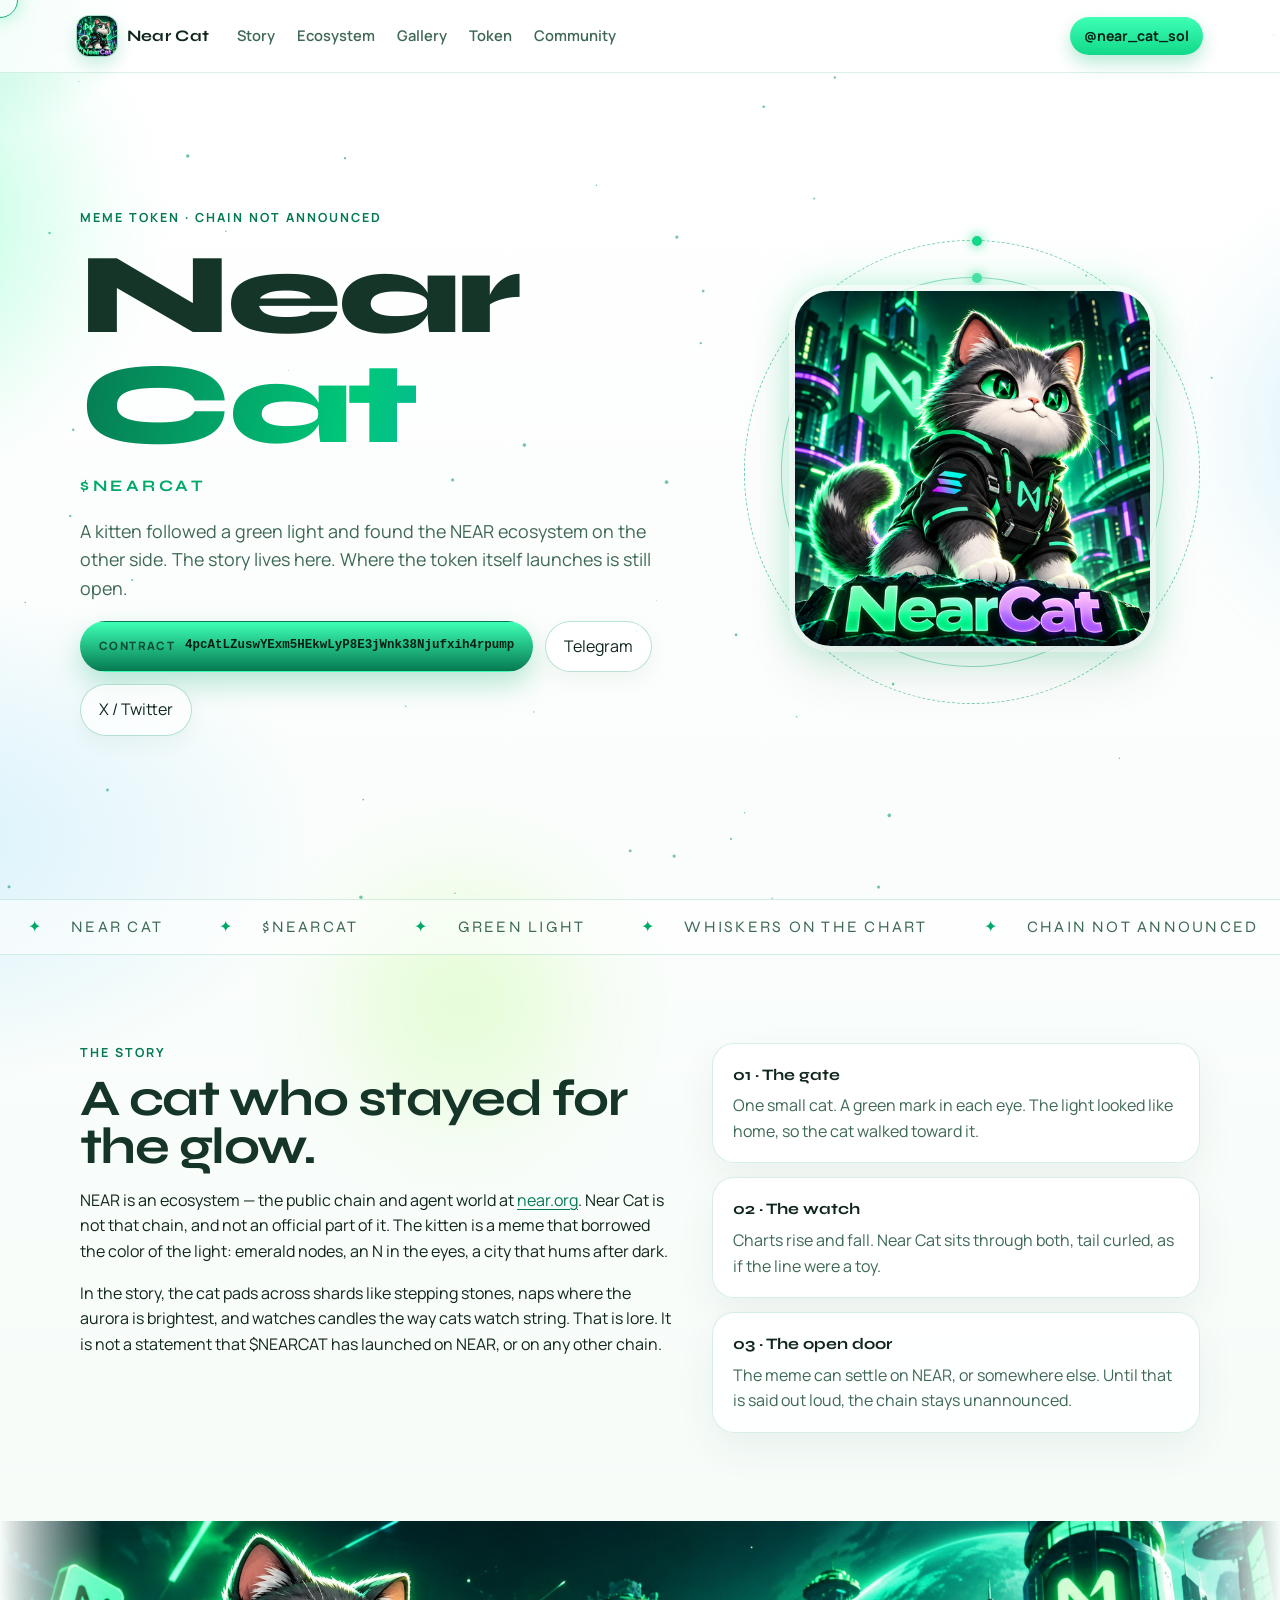
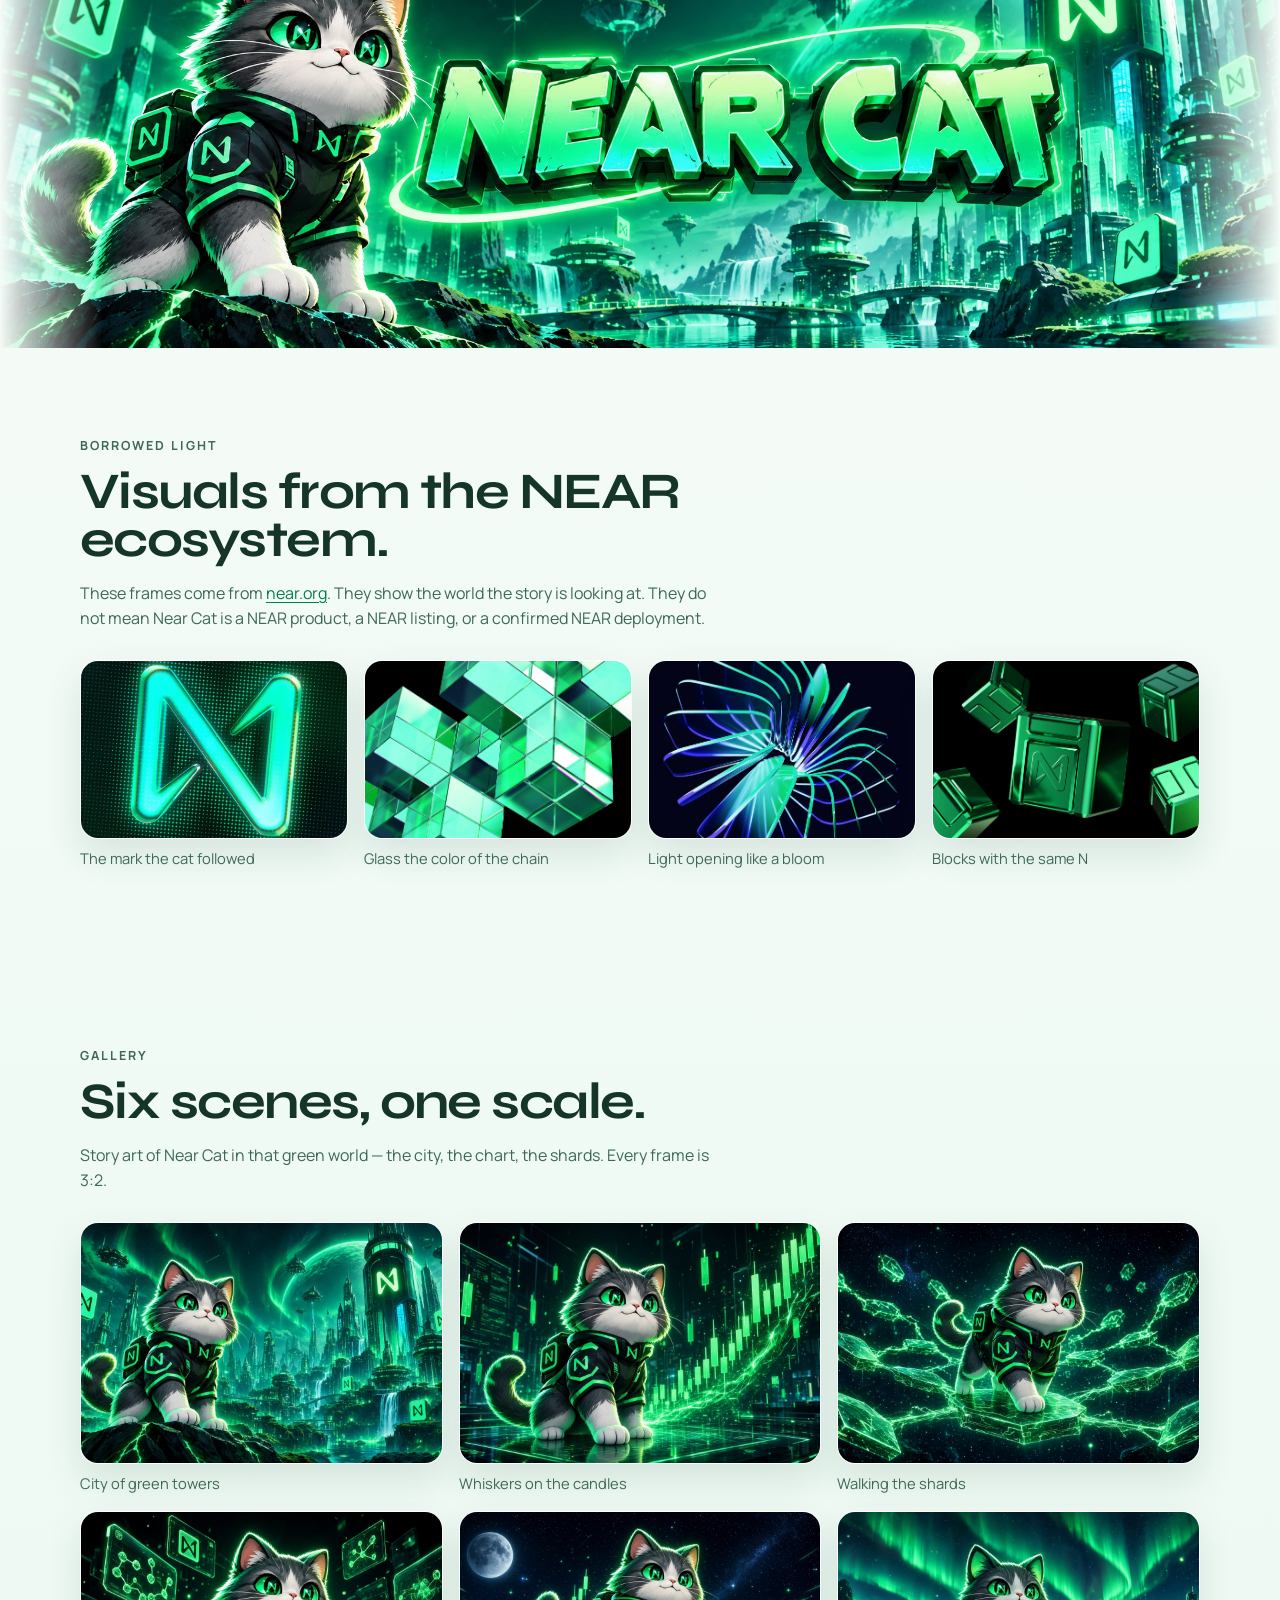
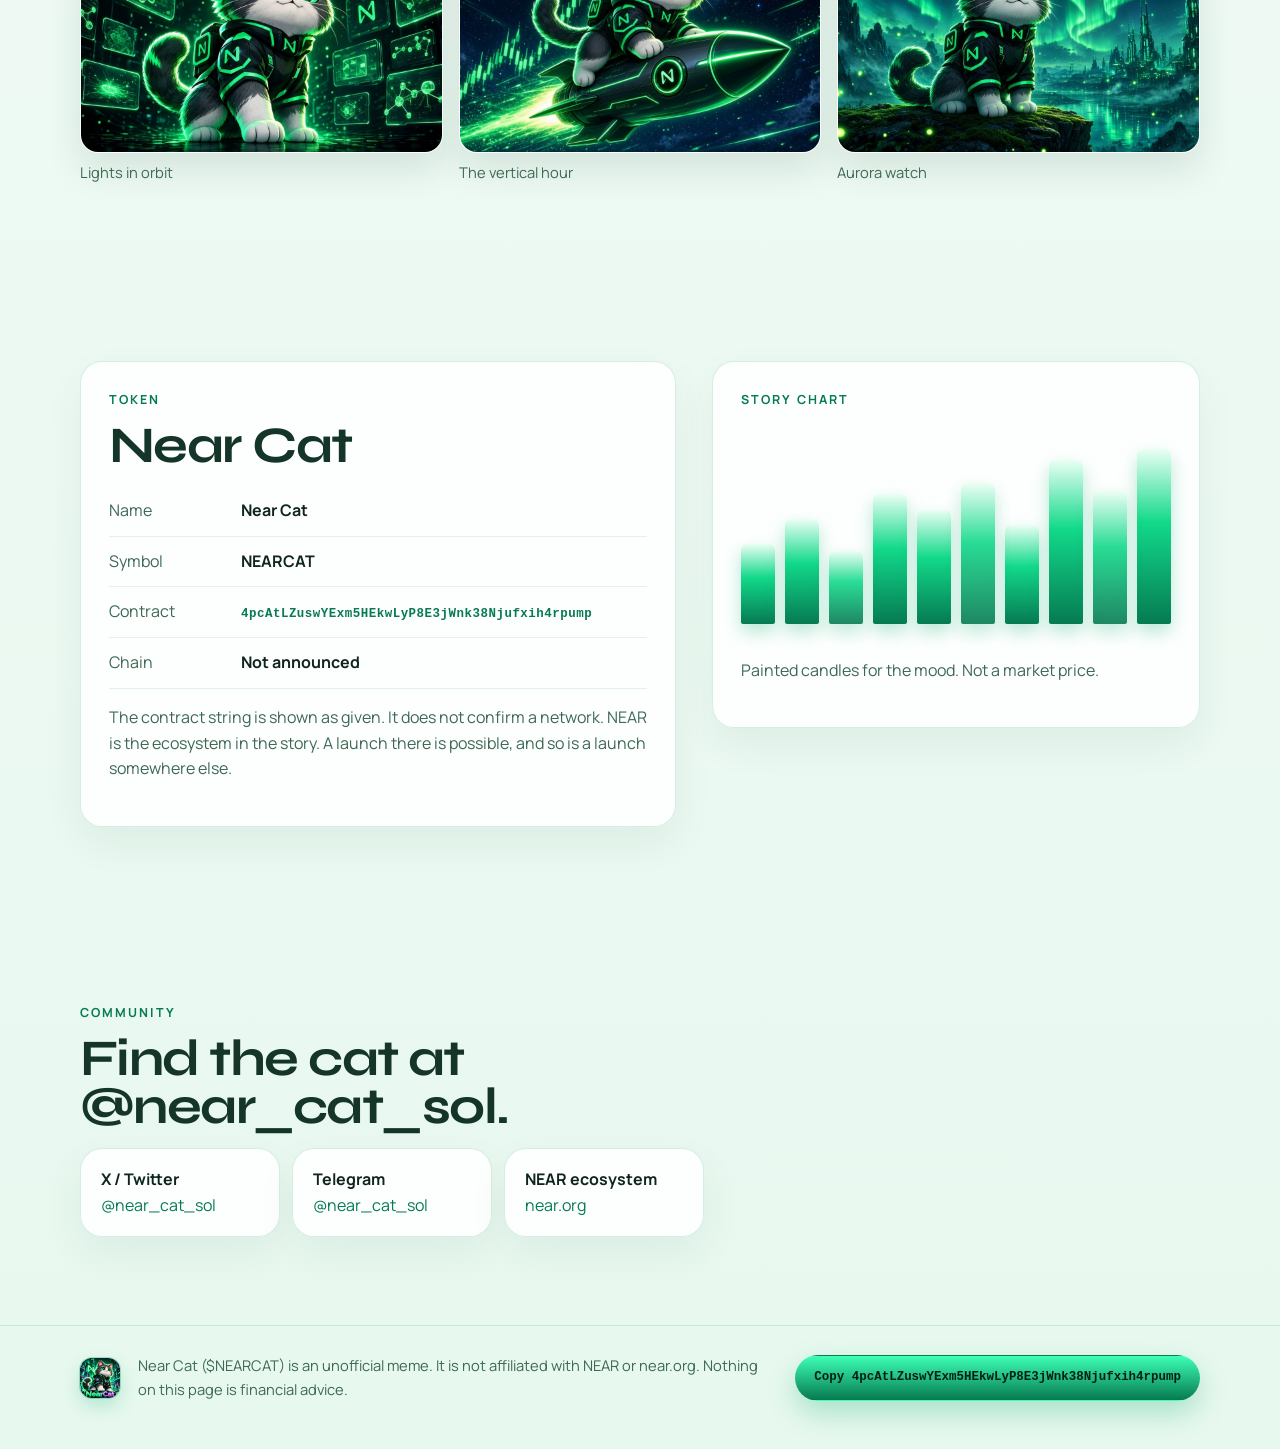
==== index.html @ ca461dd5 "updated" ====
<!DOCTYPE html>
<html lang="en">
<head>
  <meta charset="UTF-8">
  <meta name="viewport" content="width=device-width, initial-scale=1">
  <title>Near Cat — $NEARCAT</title>
  <meta name="description" content="Near Cat ($NEARCAT) is a meme about a kitten drawn to the green light of the NEAR ecosystem. The launch chain is not announced.">
  <link rel="icon" href="images/logo.png">
  <link rel="preconnect" href="https://fonts.googleapis.com">
  <link rel="preconnect" href="https://fonts.gstatic.com" crossorigin>
  <link href="https://fonts.googleapis.com/css2?family=Manrope:wght@400;500;600;700&family=Syne:wght@600;700;800&display=swap" rel="stylesheet">
  <link rel="stylesheet" href="css/style.css">
</head>
<body>
  <canvas id="dust" aria-hidden="true"></canvas>
  <div class="aurora" aria-hidden="true">
    <span></span><span></span><span></span>
  </div>
  <div class="glow-follow" aria-hidden="true"></div>
  <div class="cursor" aria-hidden="true">
    <span class="cursor-ring"></span>
    <span class="cursor-dot"></span>
  </div>

  <header class="nav">
    <a class="brand" href="#top">
      <img src="images/logo.png" alt="" width="40" height="40">
      <span>Near Cat</span>
    </a>
    <button class="nav-toggle" type="button" aria-expanded="false" aria-controls="nav-links">Menu</button>
    <nav id="nav-links" class="nav-links">
      <a href="#story">Story</a>
      <a href="#glow">Ecosystem</a>
      <a href="#gallery">Gallery</a>
      <a href="#token">Token</a>
      <a href="#community">Community</a>
    </nav>
    <a class="nav-pill" href="https://x.com/near_cat_sol" target="_blank" rel="noopener noreferrer">@near_cat_sol</a>
  </header>

  <main id="top">
    <section class="hero">
      <div class="hero-copy reveal">
        <p class="kicker">Meme token · chain not announced</p>
        <h1>Near <em>Cat</em></h1>
        <p class="ticker">$NEARCAT</p>
        <p class="lede">A kitten followed a green light and found the NEAR ecosystem on the other side. The story lives here. Where the token itself launches is still open.</p>
        <div class="hero-actions">
          <button class="btn btn-solid copy-ca" type="button">
            <span class="ca-label">Contract</span>
            <span class="ca-value">4pcAtLZuswYExm5HEkwLyP8E3jWnk38Njufxih4rpump</span>
          </button>
          <a class="btn btn-ghost" href="https://t.me/near_cat_sol" target="_blank" rel="noopener noreferrer">Telegram</a>
          <a class="btn btn-ghost" href="https://x.com/near_cat_sol" target="_blank" rel="noopener noreferrer">X / Twitter</a>
        </div>
      </div>
      <div class="portrait reveal">
        <div class="orbit orbit-a" aria-hidden="true"></div>
        <div class="orbit orbit-b" aria-hidden="true"></div>
        <div class="orbit orbit-c" aria-hidden="true"></div>
        <img src="images/logo.png" alt="Near Cat, a gray and white kitten in a black hoodie with neon green eyes">
      </div>
    </section>

    <div class="marquee" aria-hidden="true">
      <div class="marquee-track">
        <span>Near Cat</span><span>$NEARCAT</span><span>Green light</span><span>Whiskers on the chart</span><span>Chain not announced</span>
        <span>Near Cat</span><span>$NEARCAT</span><span>Green light</span><span>Whiskers on the chart</span><span>Chain not announced</span>
      </div>
    </div>

    <section class="band" id="story">
      <div class="wrap split">
        <div class="reveal">
          <p class="eyebrow">The story</p>
          <h2>A cat who stayed for the glow.</h2>
          <p>NEAR is an ecosystem — the public chain and agent world at <a href="https://www.near.org/" target="_blank" rel="noopener noreferrer">near.org</a>. Near Cat is not that chain, and not an official part of it. The kitten is a meme that borrowed the color of the light: emerald nodes, an N in the eyes, a city that hums after dark.</p>
          <p>In the story, the cat pads across shards like stepping stones, naps where the aurora is brightest, and watches candles the way cats watch string. That is lore. It is not a statement that $NEARCAT has launched on NEAR, or on any other chain.</p>
        </div>
        <ul class="lore-list reveal">
          <li class="spot">
            <strong>01 · The gate</strong>
            <span>One small cat. A green mark in each eye. The light looked like home, so the cat walked toward it.</span>
          </li>
          <li class="spot">
            <strong>02 · The watch</strong>
            <span>Charts rise and fall. Near Cat sits through both, tail curled, as if the line were a toy.</span>
          </li>
          <li class="spot">
            <strong>03 · The open door</strong>
            <span>The meme can settle on NEAR, or somewhere else. Until that is said out loud, the chain stays unannounced.</span>
          </li>
        </ul>
      </div>
    </section>

    <figure class="banner reveal">
      <img src="images/banner.jpg" alt="Near Cat seated on rocks in front of a neon green city, with the title Near Cat">
    </figure>

    <section class="band" id="glow">
      <div class="wrap">
        <div class="section-head reveal">
          <p class="eyebrow">Borrowed light</p>
          <h2>Visuals from the NEAR ecosystem.</h2>
          <p>These frames come from <a href="https://www.near.org/" target="_blank" rel="noopener noreferrer">near.org</a>. They show the world the story is looking at. They do not mean Near Cat is a NEAR product, a NEAR listing, or a confirmed NEAR deployment.</p>
        </div>
        <div class="frame-grid">
          <figure class="frame reveal">
            <img src="images/near-mark.webp" alt="Glowing NEAR mark on a dotted green field, from near.org">
            <figcaption>The mark the cat followed</figcaption>
          </figure>
          <figure class="frame reveal">
            <img src="images/near-glass.webp" alt="Translucent green glass cubes, from near.org">
            <figcaption>Glass the color of the chain</figcaption>
          </figure>
          <figure class="frame reveal">
            <img src="images/near-bloom.webp" alt="A spiral of green and blue glass blades, from near.org">
            <figcaption>Light opening like a bloom</figcaption>
          </figure>
          <figure class="frame reveal">
            <img src="images/near-blocks.webp" alt="Emerald metal blocks stamped with the NEAR mark, from near.org">
            <figcaption>Blocks with the same N</figcaption>
          </figure>
        </div>
      </div>
    </section>

    <section class="band" id="gallery">
      <div class="wrap">
        <div class="section-head reveal">
          <p class="eyebrow">Gallery</p>
          <h2>Six scenes, one scale.</h2>
          <p>Story art of Near Cat in that green world — the city, the chart, the shards. Every frame is 3:2.</p>
        </div>
        <div class="frame-grid frame-grid-3">
          <button class="frame reveal" type="button" data-full="images/gallery-city.jpg" data-cap="City of green towers">
            <img src="images/gallery-city.jpg" alt="Near Cat on a cliff above a neon green futuristic city">
            <span>City of green towers</span>
          </button>
          <button class="frame reveal" type="button" data-full="images/gallery-chart.jpg" data-cap="Whiskers on the candles">
            <img src="images/gallery-chart.jpg" alt="Near Cat watching a rising neon green candlestick chart">
            <span>Whiskers on the candles</span>
          </button>
          <button class="frame reveal" type="button" data-full="images/gallery-shards.jpg" data-cap="Walking the shards">
            <img src="images/gallery-shards.jpg" alt="Near Cat stepping across glowing hexagonal shards in space">
            <span>Walking the shards</span>
          </button>
          <button class="frame reveal" type="button" data-full="images/gallery-ecosystem.jpg" data-cap="Lights in orbit">
            <img src="images/gallery-ecosystem.jpg" alt="Near Cat surrounded by floating green holographic panels">
            <span>Lights in orbit</span>
          </button>
          <button class="frame reveal" type="button" data-full="images/gallery-rocket.jpg" data-cap="The vertical hour">
            <img src="images/gallery-rocket.jpg" alt="Near Cat riding a neon rocket past a trail of green candles">
            <span>The vertical hour</span>
          </button>
          <button class="frame reveal" type="button" data-full="images/gallery-aurora.jpg" data-cap="Aurora watch">
            <img src="images/gallery-aurora.jpg" alt="Near Cat sitting under a green aurora above a distant neon city">
            <span>Aurora watch</span>
          </button>
        </div>
      </div>
    </section>

    <section class="band" id="token">
      <div class="wrap token-layout">
        <div class="token-card spot reveal">
          <p class="eyebrow">Token</p>
          <h2>Near Cat</h2>
          <dl>
            <div><dt>Name</dt><dd>Near Cat</dd></div>
            <div><dt>Symbol</dt><dd>NEARCAT</dd></div>
            <div><dt>Contract</dt><dd><button class="text-copy copy-ca" type="button">4pcAtLZuswYExm5HEkwLyP8E3jWnk38Njufxih4rpump</button></dd></div>
            <div><dt>Chain</dt><dd>Not announced</dd></div>
          </dl>
          <p class="fine">The contract string is shown as given. It does not confirm a network. NEAR is the ecosystem in the story. A launch there is possible, and so is a launch somewhere else.</p>
        </div>
        <div class="chart-card reveal" aria-hidden="true">
          <p class="eyebrow">Story chart</p>
          <div class="candles">
            <i style="--h:42%"></i><i style="--h:55%"></i><i style="--h:38%"></i><i style="--h:68%"></i>
            <i style="--h:60%"></i><i style="--h:74%"></i><i style="--h:52%"></i><i style="--h:86%"></i>
            <i style="--h:70%"></i><i style="--h:92%"></i>
          </div>
          <p class="fine">Painted candles for the mood. Not a market price.</p>
        </div>
      </div>
    </section>

    <section class="band community" id="community">
      <div class="wrap community-inner reveal">
        <p class="eyebrow">Community</p>
        <h2>Find the cat at @near_cat_sol.</h2>
        <div class="socials">
          <a class="social spot" href="https://x.com/near_cat_sol" target="_blank" rel="noopener noreferrer">
            <strong>X / Twitter</strong>
            <span>@near_cat_sol</span>
          </a>
          <a class="social spot" href="https://t.me/near_cat_sol" target="_blank" rel="noopener noreferrer">
            <strong>Telegram</strong>
            <span>@near_cat_sol</span>
          </a>
          <a class="social spot" href="https://www.near.org/" target="_blank" rel="noopener noreferrer">
            <strong>NEAR ecosystem</strong>
            <span>near.org</span>
          </a>
        </div>
      </div>
    </section>
  </main>

  <footer class="footer">
    <div class="wrap footer-inner">
      <img src="images/logo.png" alt="" width="48" height="48">
      <p>Near Cat ($NEARCAT) is an unofficial meme. It is not affiliated with NEAR or near.org. Nothing on this page is financial advice.</p>
      <button class="btn btn-solid copy-ca" type="button">Copy 4pcAtLZuswYExm5HEkwLyP8E3jWnk38Njufxih4rpump</button>
    </div>
  </footer>

  <dialog class="lightbox" id="lightbox">
    <button class="lightbox-close" type="button" aria-label="Close">Close</button>
    <figure>
      <img alt="">
      <figcaption></figcaption>
    </figure>
  </dialog>

  <div class="toast" role="status" aria-live="polite"></div>
  <script src="js/main.js"></script>
</body>
</html>
---- css/style.css ----
:root {
  --bg: #f4fbf7;
  --bg-raise: rgba(255, 255, 255, 0.88);
  --ink: #10261c;
  --muted: #3d6854;
  --green: #00a86a;
  --green-bright: #12d98a;
  --green-deep: #067a52;
  --line: rgba(0, 150, 96, 0.28);
  --shadow: 0 24px 50px rgba(16, 72, 48, 0.1);
  --wrap: 1120px;
  --font: "Manrope", "Segoe UI", sans-serif;
  --display: "Syne", "Trebuchet MS", sans-serif;
}

* { box-sizing: border-box; }
html { scroll-behavior: smooth; }
body {
  margin: 0;
  min-height: 100vh;
  color: var(--ink);
  font-family: var(--font);
  background:
    radial-gradient(1100px 560px at 88% -8%, rgba(18, 217, 138, 0.28), transparent 58%),
    radial-gradient(820px 480px at -8% 18%, rgba(90, 200, 255, 0.22), transparent 52%),
    radial-gradient(700px 420px at 50% 110%, rgba(0, 200, 140, 0.16), transparent 50%),
    linear-gradient(180deg, #ffffff 0%, var(--bg) 42%, #e7f8ef 100%);
  line-height: 1.6;
}
img { max-width: 100%; }
a { color: var(--green-deep); text-decoration-thickness: 1px; text-underline-offset: 3px; }
button, a { font: inherit; }
.sr-only {
  position: absolute;
  width: 1px;
  height: 1px;
  padding: 0;
  margin: -1px;
  overflow: hidden;
  clip: rect(0, 0, 0, 0);
  border: 0;
}

#dust {
  position: fixed;
  inset: 0;
  width: 100%;
  height: 100%;
  z-index: 0;
  pointer-events: none;
}
.aurora {
  position: fixed;
  inset: -20%;
  z-index: 0;
  pointer-events: none;
  filter: blur(36px);
  opacity: 0.9;
}
.aurora span {
  position: absolute;
  border-radius: 50%;
}
.aurora span:nth-child(1) {
  width: 42vw;
  height: 42vw;
  left: -8%;
  top: 10%;
  background: radial-gradient(circle, rgba(80, 255, 180, 0.55), transparent 68%);
  animation: drift 18s ease-in-out infinite;
}
.aurora span:nth-child(2) {
  width: 36vw;
  height: 36vw;
  right: -6%;
  top: 30%;
  background: radial-gradient(circle, rgba(120, 210, 255, 0.4), transparent 70%);
  animation: drift 22s ease-in-out infinite reverse;
}
.aurora span:nth-child(3) {
  width: 28vw;
  height: 28vw;
  left: 30%;
  bottom: -8%;
  background: radial-gradient(circle, rgba(180, 255, 120, 0.38), transparent 68%);
  animation: drift 26s ease-in-out infinite;
}
.glow-follow {
  position: fixed;
  left: 0;
  top: 0;
  width: 280px;
  height: 280px;
  margin: -140px 0 0 -140px;
  border-radius: 50%;
  pointer-events: none;
  z-index: 1;
  background: radial-gradient(circle, rgba(18, 217, 138, 0.22), transparent 68%);
  opacity: 0;
  transition: opacity 0.4s ease;
}
body.magic-cursor .glow-follow { opacity: 1; }

.cursor { display: none; }
body.magic-cursor .cursor { display: block; }
body.magic-cursor, body.magic-cursor a, body.magic-cursor button { cursor: none; }
.cursor-dot, .cursor-ring {
  position: fixed;
  left: 0;
  top: 0;
  pointer-events: none;
  z-index: 80;
  border-radius: 50%;
  transform: translate(-100px, -100px);
}
.cursor-dot {
  width: 8px;
  height: 8px;
  margin: -4px 0 0 -4px;
  background: var(--green-deep);
  box-shadow: 0 0 12px var(--green-bright);
}
.cursor-ring {
  width: 36px;
  height: 36px;
  margin: -18px 0 0 -18px;
  border: 1px solid rgba(0, 168, 106, 0.9);
  box-shadow: 0 0 18px rgba(18, 217, 138, 0.35);
  transition: width 0.2s ease, height 0.2s ease, margin 0.2s ease, background 0.2s ease;
}
body.cursor-hot .cursor-ring {
  width: 56px;
  height: 56px;
  margin: -28px 0 0 -28px;
  background: rgba(18, 217, 138, 0.16);
}
:focus-visible {
  outline: 2px solid var(--green);
  outline-offset: 3px;
}

.nav, main, .footer { position: relative; z-index: 2; }
.nav {
  position: sticky;
  top: 0;
  z-index: 20;
  display: flex;
  align-items: center;
  gap: 28px;
  padding: 16px 6vw;
  background: rgba(255, 255, 255, 0.78);
  border-bottom: 1px solid rgba(0, 150, 96, 0.14);
  backdrop-filter: blur(16px);
}
.brand {
  display: flex;
  align-items: center;
  gap: 10px;
  color: var(--ink);
  text-decoration: none;
  font-family: var(--display);
  font-weight: 700;
  letter-spacing: 0.02em;
}
.brand img, .footer img {
  width: 40px;
  height: 40px;
  border-radius: 12px;
  object-fit: cover;
  object-position: center 22%;
  box-shadow: 0 0 0 1px var(--line), 0 8px 18px rgba(0, 168, 106, 0.22);
}
.nav-links {
  display: flex;
  gap: 22px;
  margin-right: auto;
}
.nav-links a {
  color: var(--muted);
  text-decoration: none;
  font-size: 0.92rem;
  font-weight: 600;
}
.nav-links a:hover { color: var(--ink); }
.nav-pill {
  color: #042015;
  background: linear-gradient(180deg, #3dffb4, var(--green-bright));
  text-decoration: none;
  font-weight: 700;
  font-size: 0.88rem;
  padding: 8px 14px;
  border-radius: 999px;
  box-shadow: 0 8px 18px rgba(0, 180, 110, 0.28);
}
.nav-toggle {
  display: none;
  margin-left: auto;
  border-radius: 999px;
  border: 1px solid var(--green);
  background: rgba(18, 217, 138, 0.12);
  color: var(--ink);
  font-weight: 700;
  padding: 8px 14px;
}

.wrap { width: min(var(--wrap), calc(100% - 10vw)); margin: 0 auto; }
.hero {
  width: min(var(--wrap), calc(100% - 10vw));
  margin: 0 auto;
  min-height: calc(100vh - 74px);
  display: grid;
  grid-template-columns: 1.15fr 0.85fr;
  gap: 48px;
  align-items: center;
  padding: 36px 0 64px;
}
.kicker, .eyebrow {
  margin: 0 0 12px;
  color: var(--green-deep);
  font-size: 0.78rem;
  font-weight: 700;
  letter-spacing: 0.16em;
  text-transform: uppercase;
}
h1, h2 { font-family: var(--display); line-height: 0.95; letter-spacing: -0.03em; margin: 0; }
h1 { font-size: clamp(4.4rem, 9vw, 7.4rem); font-weight: 800; color: #143528; }
h1 em {
  font-style: normal;
  background: linear-gradient(100deg, #067a52, #00c97a 38%, #1498c4 68%, #067a52);
  background-size: 220% 100%;
  -webkit-background-clip: text;
  background-clip: text;
  color: transparent;
  animation: sheen 7s linear infinite;
}
h2 { font-size: clamp(2.2rem, 4vw, 3.4rem); margin-bottom: 16px; color: #143528; }
.ticker {
  margin: 14px 0 0;
  font-family: var(--display);
  font-weight: 700;
  letter-spacing: 0.22em;
  color: var(--green);
}
.lede { font-size: 1.12rem; color: var(--muted); max-width: 38rem; }
.hero-actions, .socials { display: flex; flex-wrap: wrap; gap: 12px; }
.btn {
  border: 1px solid var(--line);
  background: rgba(255, 255, 255, 0.7);
  color: var(--ink);
  border-radius: 999px;
  padding: 12px 18px;
  text-decoration: none;
  display: inline-flex;
  align-items: center;
  gap: 10px;
  box-shadow: 0 8px 20px rgba(16, 72, 48, 0.05);
}
.btn-solid {
  background: linear-gradient(180deg, #3dffb4, var(--green-deep));
  color: #042015;
  border-color: transparent;
  font-weight: 800;
  box-shadow: 0 12px 28px rgba(0, 168, 106, 0.28);
}
.btn-ghost:hover, .text-copy:hover { border-color: var(--green); background: #fff; }
.ca-label { font-size: 0.72rem; letter-spacing: 0.12em; text-transform: uppercase; opacity: 0.7; }
.ca-value, .text-copy, .footer .copy-ca {
  font-family: ui-monospace, "Cascadia Mono", Consolas, monospace;
  letter-spacing: 0;
  font-size: 0.78rem;
  word-break: break-all;
}
.hero .copy-ca, .footer .copy-ca {
  max-width: 100%;
  white-space: normal;
  text-align: left;
}

.portrait {
  position: relative;
  width: min(100%, 460px);
  justify-self: end;
  aspect-ratio: 1;
}
.portrait img {
  position: relative;
  z-index: 1;
  width: 78%;
  height: 78%;
  margin: 11%;
  object-fit: cover;
  border-radius: 36px;
  box-shadow: var(--shadow), 0 0 0 6px rgba(255, 255, 255, 0.7), 0 0 40px rgba(18, 217, 138, 0.35);
}
.orbit {
  position: absolute;
  inset: 0;
  border-radius: 50%;
  border: 1px dashed rgba(0, 168, 106, 0.55);
  animation: spin 22s linear infinite;
}
.orbit-b { inset: 8%; animation-duration: 16s; animation-direction: reverse; border-style: solid; opacity: 0.75; }
.orbit-c { inset: 18%; animation-duration: 12s; border-color: rgba(20, 152, 196, 0.45); }
.orbit::after {
  content: "";
  position: absolute;
  width: 10px;
  height: 10px;
  border-radius: 50%;
  background: var(--green-bright);
  box-shadow: 0 0 12px var(--green-bright);
  top: -5px;
  left: 50%;
}

.marquee {
  overflow: hidden;
  border-block: 1px solid rgba(0, 150, 96, 0.16);
  background: rgba(255, 255, 255, 0.55);
}
.marquee-track {
  display: flex;
  gap: 0;
  width: max-content;
  animation: ticker 28s linear infinite;
}
.marquee span {
  padding: 14px 28px;
  font-family: var(--display);
  letter-spacing: 0.14em;
  text-transform: uppercase;
  color: var(--muted);
}
.marquee span::before {
  content: "✦";
  margin-right: 28px;
  color: var(--green);
}

.band { padding: 88px 0; }
.split, .token-layout {
  display: grid;
  grid-template-columns: 1.1fr 0.9fr;
  gap: 36px;
  align-items: start;
}
.lore-list { list-style: none; margin: 0; padding: 0; display: grid; gap: 14px; }
.spot, .token-card, .chart-card, .social {
  position: relative;
  overflow: hidden;
  background: var(--bg-raise);
  border: 1px solid rgba(0, 150, 96, 0.16);
  border-radius: 22px;
  box-shadow: 0 16px 40px rgba(16, 72, 48, 0.06);
}
.spot::before, .social::before, .token-card::before {
  content: "";
  position: absolute;
  inset: 0;
  background: radial-gradient(420px circle at var(--mx, 50%) var(--my, 0%), rgba(18, 217, 138, 0.2), transparent 42%);
  opacity: 0;
  transition: opacity 0.3s ease;
  pointer-events: none;
}
.spot:hover::before, .social:hover::before, .token-card:hover::before { opacity: 1; }
.lore-list li { padding: 18px 20px; }
.lore-list strong { display: block; font-family: var(--display); margin-bottom: 6px; }
.lore-list span, .fine, .section-head p, .footer p { color: var(--muted); }
.banner { margin: 0; }
.banner img {
  width: 100%;
  height: auto;
  display: block;
  mask-image: linear-gradient(90deg, transparent, #000 8%, #000 92%, transparent);
}
.section-head { max-width: 640px; margin-bottom: 28px; }
.frame-grid {
  display: grid;
  grid-template-columns: repeat(4, 1fr);
  gap: 16px;
}
.frame-grid-3 { grid-template-columns: repeat(3, 1fr); }
.frame {
  margin: 0;
  padding: 0;
  border: 0;
  background: transparent;
  color: inherit;
  text-align: left;
  display: flex;
  flex-direction: column;
  align-items: stretch;
  gap: 8px;
  min-width: 0;
}
.frame img {
  width: 100%;
  height: auto;
  min-height: 0;
  aspect-ratio: 3 / 2;
  object-fit: cover;
  border-radius: 18px;
  display: block;
  border: 1px solid rgba(255, 255, 255, 0.8);
  box-shadow: 0 16px 36px rgba(16, 72, 48, 0.12);
  transition: transform 0.45s ease, box-shadow 0.45s ease;
}
.frame:hover img {
  transform: translateY(-4px) scale(1.015);
  box-shadow: 0 20px 46px rgba(0, 168, 106, 0.22);
}
.frame figcaption, .frame span {
  color: var(--muted);
  font-size: 0.92rem;
}
.token-card, .chart-card { padding: 28px; }
.token-card dl { margin: 8px 0 0; }
.token-card dl div {
  display: grid;
  grid-template-columns: 120px 1fr;
  gap: 12px;
  padding: 12px 0;
  border-bottom: 1px solid rgba(0, 120, 80, 0.1);
}
.token-card dt { color: var(--muted); }
.token-card dd { margin: 0; font-weight: 700; }
.text-copy {
  border: 0;
  background: transparent;
  color: var(--green-deep);
  padding: 0;
  font-weight: 800;
  letter-spacing: 0.04em;
}
.candles {
  height: 220px;
  display: flex;
  align-items: flex-end;
  gap: 10px;
  padding: 12px 0 18px;
}
.candles i {
  flex: 1;
  height: var(--h);
  border-radius: 6px 6px 2px 2px;
  background: linear-gradient(180deg, #eafff4, var(--green-bright) 42%, var(--green-deep));
  box-shadow: 0 8px 18px rgba(0, 168, 106, 0.28);
  transform-origin: bottom;
  animation: rise 2.8s ease-in-out infinite;
}
.candles i:nth-child(odd) { animation-delay: 0.2s; }
.candles i:nth-child(3n) { animation-delay: 0.45s; opacity: 0.9; }
.community-inner h2 { max-width: 16ch; }
.socials { margin-top: 8px; }
.social {
  min-width: 200px;
  padding: 18px 20px;
  text-decoration: none;
  color: var(--ink);
  display: grid;
}
.social span { color: var(--green-deep); }
.footer { padding: 28px 0 48px; border-top: 1px solid rgba(0, 150, 96, 0.14); }
.footer-inner {
  display: flex;
  align-items: center;
  gap: 18px;
}
.footer p { margin: 0; flex: 1; font-size: 0.92rem; }

.lightbox {
  width: min(920px, calc(100% - 32px));
  padding: 18px;
  border: 1px solid var(--line);
  border-radius: 22px;
  background: #ffffff;
  color: var(--ink);
  box-shadow: var(--shadow);
}
.lightbox::backdrop { background: rgba(230, 248, 240, 0.72); }
.lightbox img {
  width: 100%;
  height: auto;
  aspect-ratio: 3 / 2;
  object-fit: cover;
  border-radius: 14px;
  display: block;
}
.lightbox figcaption { margin-top: 10px; color: var(--muted); }
.lightbox-close {
  float: right;
  margin-bottom: 8px;
  border-radius: 999px;
  border: 1px solid var(--line);
  background: #fff;
  color: var(--ink);
  padding: 6px 12px;
}
.toast {
  position: fixed;
  left: 50%;
  bottom: 24px;
  transform: translate(-50%, 16px);
  background: var(--green-bright);
  color: #042015;
  font-weight: 800;
  padding: 10px 16px;
  border-radius: 999px;
  opacity: 0;
  pointer-events: none;
  z-index: 40;
  transition: opacity 0.25s ease, transform 0.25s ease;
}
.toast.show { opacity: 1; transform: translate(-50%, 0); }

.reveal {
  opacity: 0;
  transform: translateY(18px);
}
.reveal.in {
  animation: rise-in 0.8s ease forwards;
}

@keyframes sheen {
  0% { background-position: 0% 50%; }
  100% { background-position: 220% 50%; }
}
@keyframes spin { to { transform: rotate(360deg); } }
@keyframes drift {
  0%, 100% { transform: translate3d(0, 0, 0); }
  50% { transform: translate3d(4%, -6%, 0); }
}
@keyframes ticker {
  from { transform: translateX(0); }
  to { transform: translateX(-50%); }
}
@keyframes rise {
  0%, 100% { transform: scaleY(0.92); }
  50% { transform: scaleY(1); }
}
@keyframes rise-in {
  to { opacity: 1; transform: none; }
}

@media (max-width: 980px) {
  .hero, .split, .token-layout, .frame-grid, .frame-grid-3 { grid-template-columns: 1fr 1fr; }
  .portrait { justify-self: center; }
  .hero { min-height: auto; padding-top: 28px; }
}
@media (max-width: 720px) {
  .nav-toggle { display: inline-block; }
  .nav-links {
    display: none;
    position: absolute;
    top: 72px;
    left: 0;
    right: 0;
    flex-direction: column;
    gap: 0;
    padding: 8px 6vw 16px;
    background: #ffffff;
    border-bottom: 1px solid var(--line);
    box-shadow: 0 16px 32px rgba(16, 72, 48, 0.08);
  }
  .nav-links.open { display: flex; }
  .nav-links a { padding: 12px 0; }
  .nav-pill { display: none; }
  .hero, .split, .token-layout, .frame-grid, .frame-grid-3, .footer-inner {
    grid-template-columns: 1fr;
    display: grid;
  }
  .footer-inner { justify-items: start; }
  h1 { font-size: 3.6rem; }
  .hero { gap: 8px; padding-top: 12px; padding-bottom: 28px; }
  .portrait { width: min(78%, 230px); }
  .lede { font-size: 1rem; }
  .token-card dl div { grid-template-columns: 1fr; gap: 2px; }
}
@media (prefers-reduced-motion: reduce) {
  *, *::before, *::after {
    animation: none !important;
    transition: none !important;
  }
  .reveal { opacity: 1; transform: none; }
  html { scroll-behavior: auto; }
}
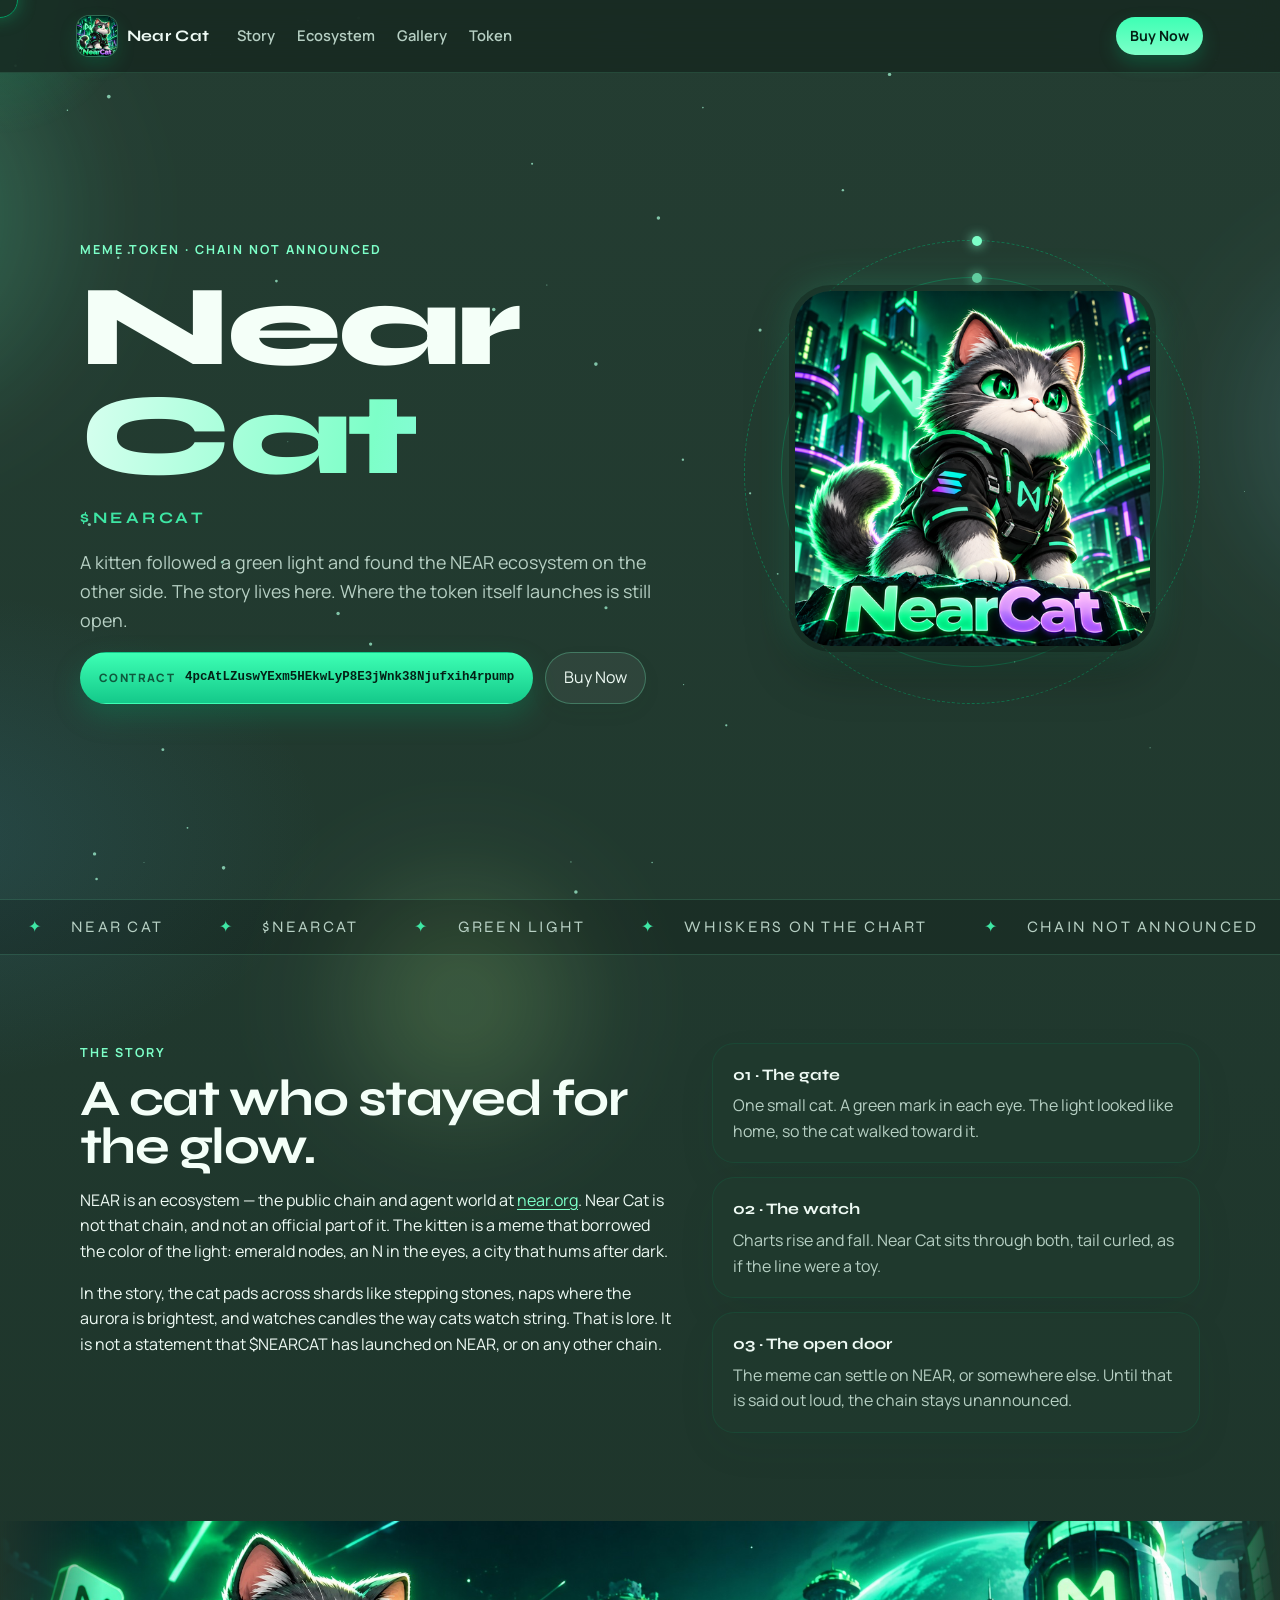
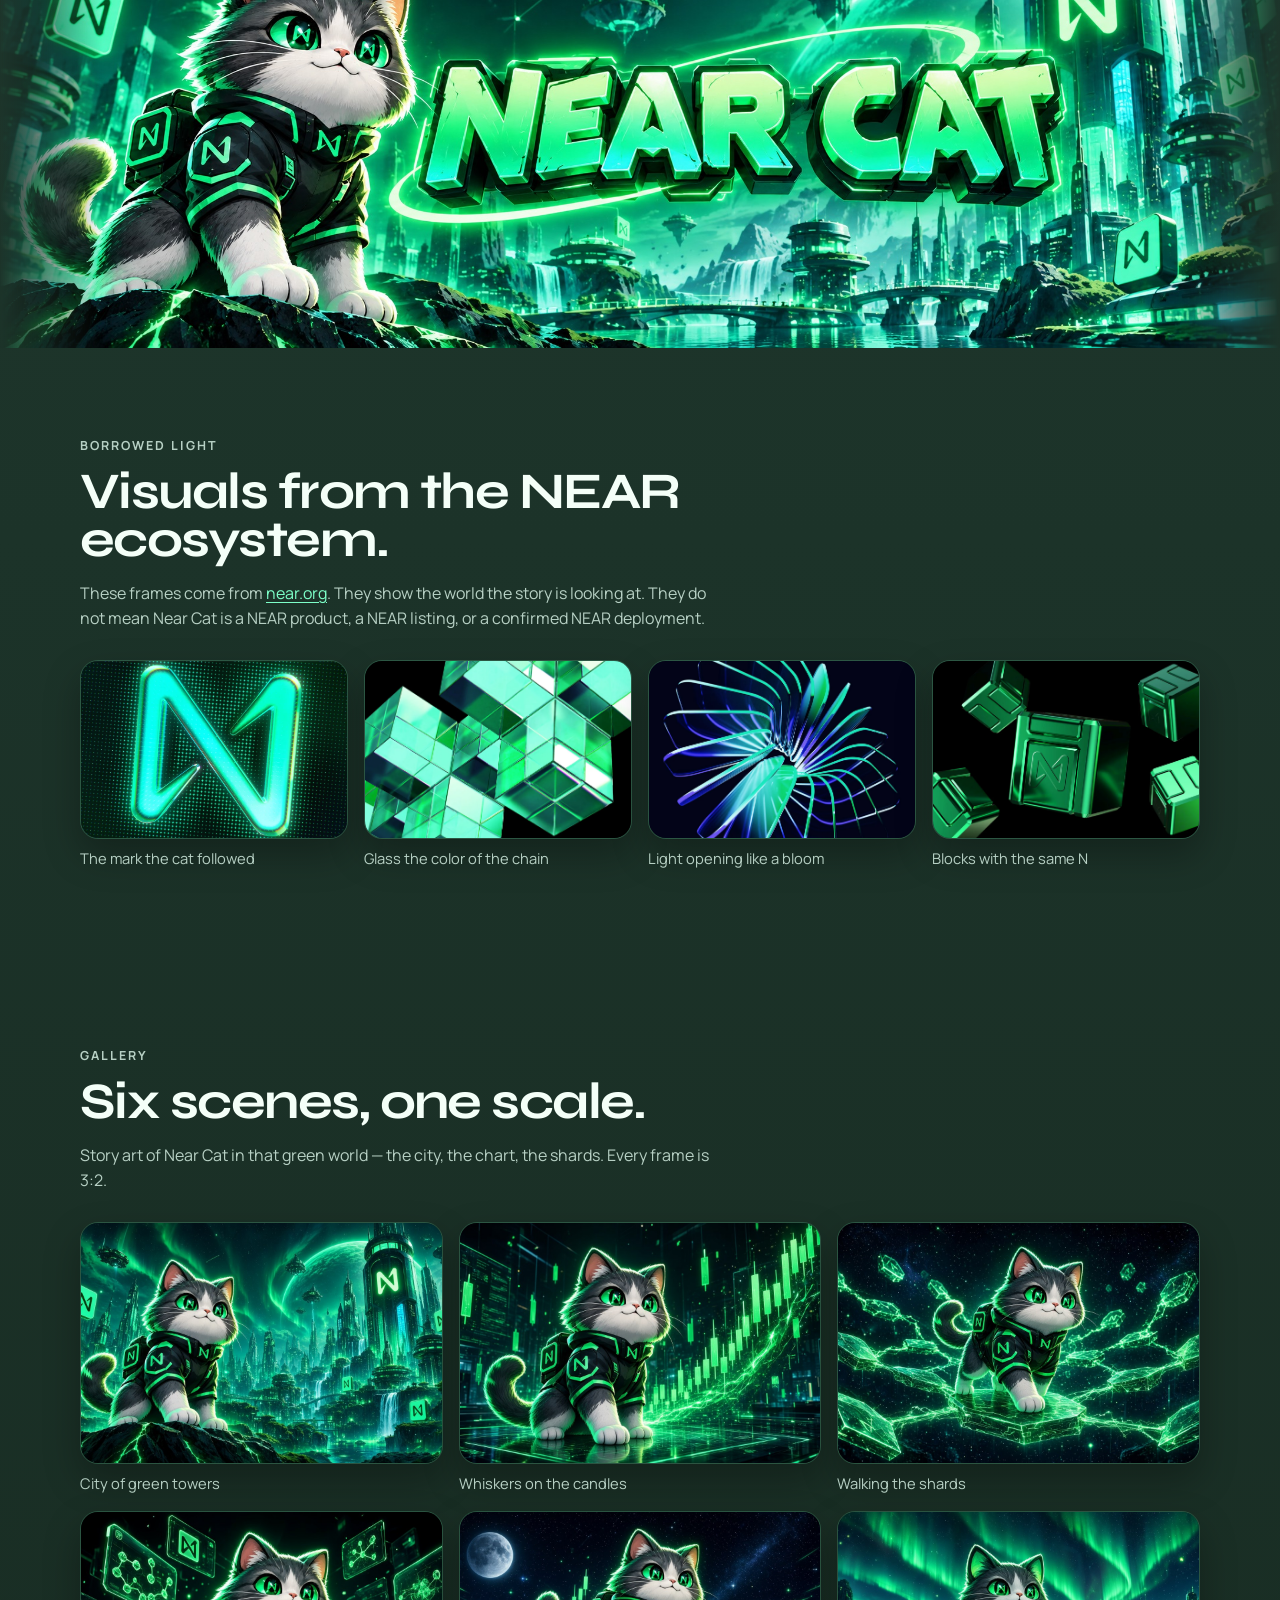
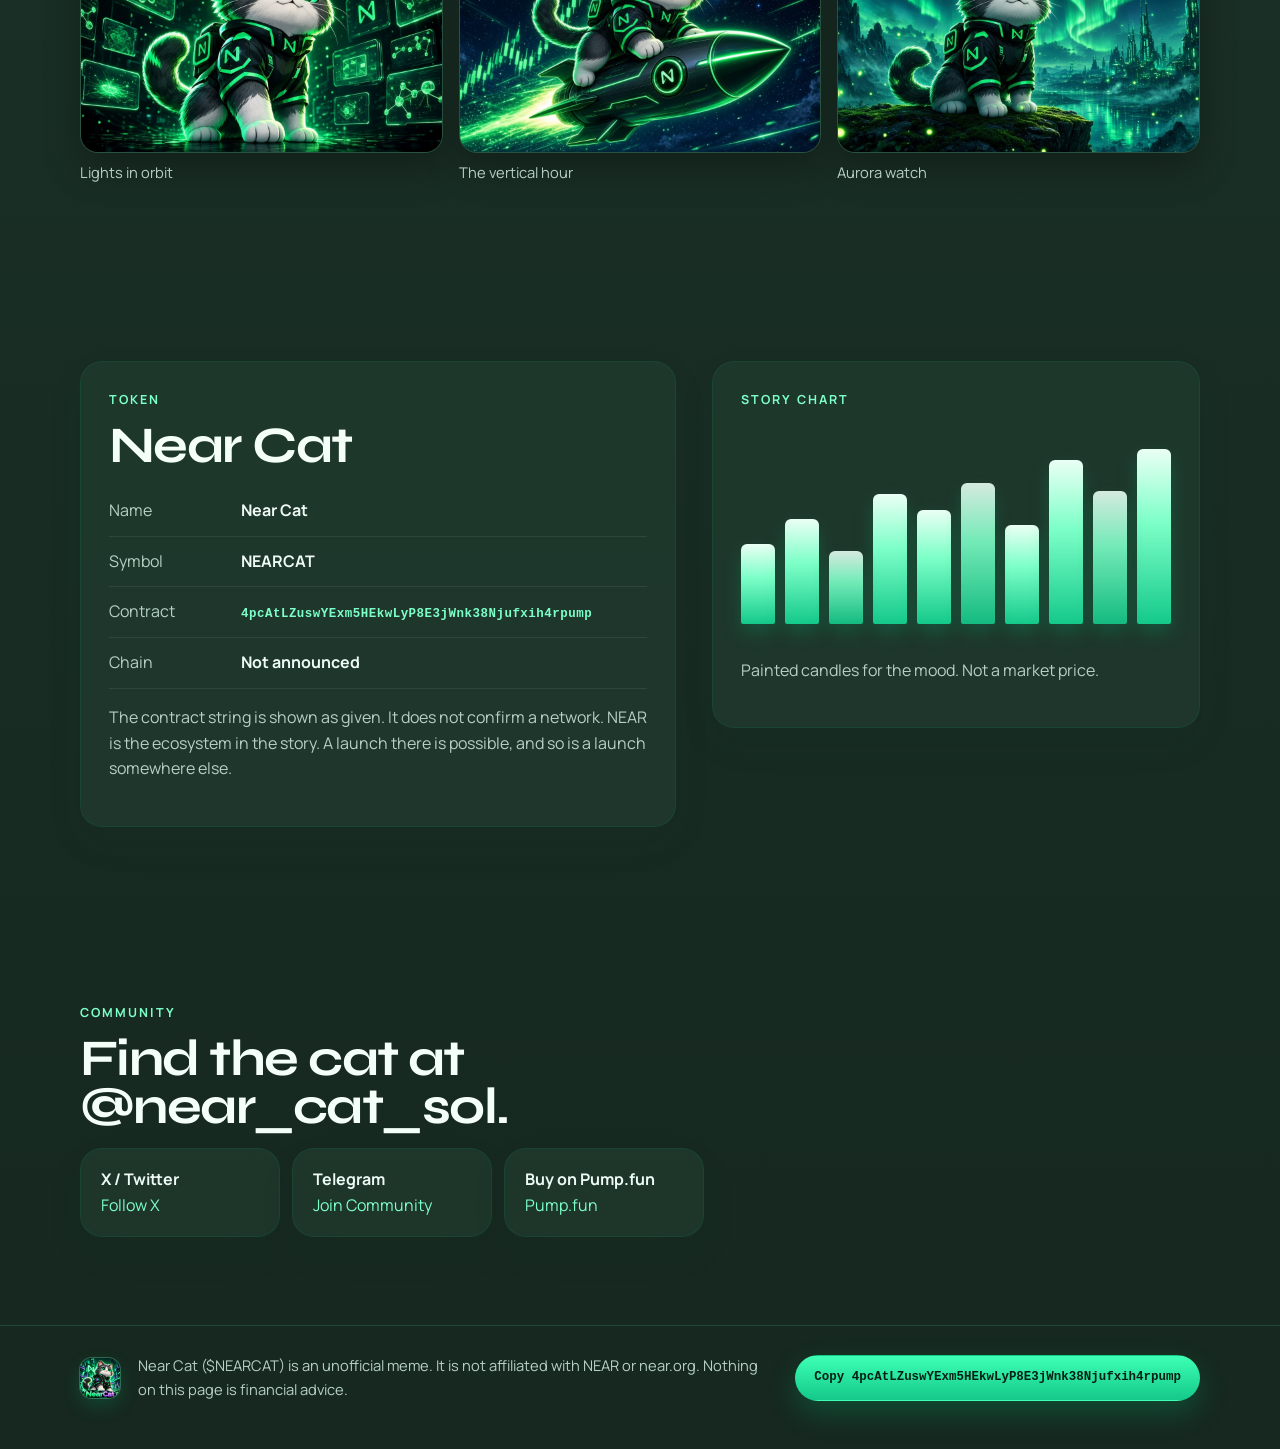
==== commit 7c647b26: "second updated" ====
--- a/index.html
+++ b/index.html
@@ -33,9 +33,8 @@
       <a href="#glow">Ecosystem</a>
       <a href="#gallery">Gallery</a>
       <a href="#token">Token</a>
-      <a href="#community">Community</a>
     </nav>
-    <a class="nav-pill" href="https://x.com/near_cat_sol" target="_blank" rel="noopener noreferrer">@near_cat_sol</a>
+    <a class="nav-pill" href="https://pump.fun/coin/4pcAtLZuswYExm5HEkwLyP8E3jWnk38Njufxih4rpump" target="_blank" rel="noopener noreferrer">Buy Now</a>
   </header>
 
   <main id="top">
@@ -50,8 +49,7 @@
             <span class="ca-label">Contract</span>
             <span class="ca-value">4pcAtLZuswYExm5HEkwLyP8E3jWnk38Njufxih4rpump</span>
           </button>
-          <a class="btn btn-ghost" href="https://t.me/near_cat_sol" target="_blank" rel="noopener noreferrer">Telegram</a>
-          <a class="btn btn-ghost" href="https://x.com/near_cat_sol" target="_blank" rel="noopener noreferrer">X / Twitter</a>
+          <a class="btn btn-ghost" href="https://pump.fun/coin/4pcAtLZuswYExm5HEkwLyP8E3jWnk38Njufxih4rpump" target="_blank" rel="noopener noreferrer">Buy Now</a>
         </div>
       </div>
       <div class="portrait reveal">
@@ -194,15 +192,15 @@
         <div class="socials">
           <a class="social spot" href="https://x.com/near_cat_sol" target="_blank" rel="noopener noreferrer">
             <strong>X / Twitter</strong>
-            <span>@near_cat_sol</span>
+            <span>Follow X</span>
           </a>
           <a class="social spot" href="https://t.me/near_cat_sol" target="_blank" rel="noopener noreferrer">
             <strong>Telegram</strong>
-            <span>@near_cat_sol</span>
+            <span>Join Community</span>
           </a>
-          <a class="social spot" href="https://www.near.org/" target="_blank" rel="noopener noreferrer">
-            <strong>NEAR ecosystem</strong>
-            <span>near.org</span>
+          <a class="social spot" href="https://pump.fun/coin/4pcAtLZuswYExm5HEkwLyP8E3jWnk38Njufxih4rpump" target="_blank" rel="noopener noreferrer">
+            <strong>Buy on Pump.fun</strong>
+            <span>Pump.fun</span>
           </a>
         </div>
       </div>
--- a/css/style.css
+++ b/css/style.css
@@ -1,13 +1,13 @@
 :root {
-  --bg: #f4fbf7;
-  --bg-raise: rgba(255, 255, 255, 0.88);
-  --ink: #10261c;
-  --muted: #3d6854;
-  --green: #00a86a;
-  --green-bright: #12d98a;
-  --green-deep: #067a52;
-  --line: rgba(0, 150, 96, 0.28);
-  --shadow: 0 24px 50px rgba(16, 72, 48, 0.1);
+  --bg: #1c3329;
+  --bg-raise: rgba(32, 58, 46, 0.82);
+  --ink: #eefaf4;
+  --muted: #b7d0c4;
+  --green: #3ee6a4;
+  --green-bright: #7dffc8;
+  --green-deep: #14c98a;
+  --line: rgba(120, 255, 196, 0.28);
+  --shadow: 0 24px 50px rgba(0, 0, 0, 0.28);
   --wrap: 1120px;
   --font: "Manrope", "Segoe UI", sans-serif;
   --display: "Syne", "Trebuchet MS", sans-serif;
@@ -21,14 +21,14 @@
   color: var(--ink);
   font-family: var(--font);
   background:
-    radial-gradient(1100px 560px at 88% -8%, rgba(18, 217, 138, 0.28), transparent 58%),
-    radial-gradient(820px 480px at -8% 18%, rgba(90, 200, 255, 0.22), transparent 52%),
-    radial-gradient(700px 420px at 50% 110%, rgba(0, 200, 140, 0.16), transparent 50%),
-    linear-gradient(180deg, #ffffff 0%, var(--bg) 42%, #e7f8ef 100%);
+    radial-gradient(1100px 560px at 88% -8%, rgba(62, 230, 164, 0.22), transparent 58%),
+    radial-gradient(820px 480px at -8% 18%, rgba(70, 160, 210, 0.16), transparent 52%),
+    radial-gradient(700px 420px at 50% 110%, rgba(20, 160, 110, 0.18), transparent 50%),
+    linear-gradient(180deg, #243d32 0%, var(--bg) 46%, #16281f 100%);
   line-height: 1.6;
 }
 img { max-width: 100%; }
-a { color: var(--green-deep); text-decoration-thickness: 1px; text-underline-offset: 3px; }
+a { color: var(--green-bright); text-decoration-thickness: 1px; text-underline-offset: 3px; }
 button, a { font: inherit; }
 .sr-only {
   position: absolute;
@@ -55,7 +55,8 @@
   z-index: 0;
   pointer-events: none;
   filter: blur(36px);
-  opacity: 0.9;
+  opacity: 0.55;
+  mix-blend-mode: screen;
 }
 .aurora span {
   position: absolute;
@@ -117,7 +118,7 @@
   width: 8px;
   height: 8px;
   margin: -4px 0 0 -4px;
-  background: var(--green-deep);
+  background: #f4fff9;
   box-shadow: 0 0 12px var(--green-bright);
 }
 .cursor-ring {
@@ -148,8 +149,8 @@
   align-items: center;
   gap: 28px;
   padding: 16px 6vw;
-  background: rgba(255, 255, 255, 0.78);
-  border-bottom: 1px solid rgba(0, 150, 96, 0.14);
+  background: rgba(22, 40, 32, 0.82);
+  border-bottom: 1px solid rgba(120, 255, 196, 0.14);
   backdrop-filter: blur(16px);
 }
 .brand {
@@ -167,7 +168,7 @@
   height: 40px;
   border-radius: 12px;
   object-fit: cover;
-  object-position: center 22%;
+  object-position: center 28%;
   box-shadow: 0 0 0 1px var(--line), 0 8px 18px rgba(0, 168, 106, 0.22);
 }
 .nav-links {
@@ -216,24 +217,24 @@
 }
 .kicker, .eyebrow {
   margin: 0 0 12px;
-  color: var(--green-deep);
+  color: var(--green-bright);
   font-size: 0.78rem;
   font-weight: 700;
   letter-spacing: 0.16em;
   text-transform: uppercase;
 }
 h1, h2 { font-family: var(--display); line-height: 0.95; letter-spacing: -0.03em; margin: 0; }
-h1 { font-size: clamp(4.4rem, 9vw, 7.4rem); font-weight: 800; color: #143528; }
+h1 { font-size: clamp(4.4rem, 9vw, 7.4rem); font-weight: 800; color: #f4fff8; }
 h1 em {
   font-style: normal;
-  background: linear-gradient(100deg, #067a52, #00c97a 38%, #1498c4 68%, #067a52);
+  background: linear-gradient(100deg, #d9fff0, var(--green-bright) 40%, #9af0ff 70%, #d9fff0);
   background-size: 220% 100%;
   -webkit-background-clip: text;
   background-clip: text;
   color: transparent;
   animation: sheen 7s linear infinite;
 }
-h2 { font-size: clamp(2.2rem, 4vw, 3.4rem); margin-bottom: 16px; color: #143528; }
+h2 { font-size: clamp(2.2rem, 4vw, 3.4rem); margin-bottom: 16px; color: #f4fff8; }
 .ticker {
   margin: 14px 0 0;
   font-family: var(--display);
@@ -245,7 +246,7 @@
 .hero-actions, .socials { display: flex; flex-wrap: wrap; gap: 12px; }
 .btn {
   border: 1px solid var(--line);
-  background: rgba(255, 255, 255, 0.7);
+  background: rgba(255, 255, 255, 0.06);
   color: var(--ink);
   border-radius: 999px;
   padding: 12px 18px;
@@ -262,7 +263,7 @@
   font-weight: 800;
   box-shadow: 0 12px 28px rgba(0, 168, 106, 0.28);
 }
-.btn-ghost:hover, .text-copy:hover { border-color: var(--green); background: #fff; }
+.btn-ghost:hover, .text-copy:hover { border-color: var(--green); background: rgba(255, 255, 255, 0.1); }
 .ca-label { font-size: 0.72rem; letter-spacing: 0.12em; text-transform: uppercase; opacity: 0.7; }
 .ca-value, .text-copy, .footer .copy-ca {
   font-family: ui-monospace, "Cascadia Mono", Consolas, monospace;
@@ -290,7 +291,7 @@
   margin: 11%;
   object-fit: cover;
   border-radius: 36px;
-  box-shadow: var(--shadow), 0 0 0 6px rgba(255, 255, 255, 0.7), 0 0 40px rgba(18, 217, 138, 0.35);
+  box-shadow: var(--shadow), 0 0 0 6px rgba(20, 40, 32, 0.55), 0 0 40px rgba(62, 230, 164, 0.28);
 }
 .orbit {
   position: absolute;
@@ -315,8 +316,8 @@
 
 .marquee {
   overflow: hidden;
-  border-block: 1px solid rgba(0, 150, 96, 0.16);
-  background: rgba(255, 255, 255, 0.55);
+  border-block: 1px solid rgba(120, 255, 196, 0.16);
+  background: rgba(0, 0, 0, 0.16);
 }
 .marquee-track {
   display: flex;
@@ -401,8 +402,8 @@
   object-fit: cover;
   border-radius: 18px;
   display: block;
-  border: 1px solid rgba(255, 255, 255, 0.8);
-  box-shadow: 0 16px 36px rgba(16, 72, 48, 0.12);
+  border: 1px solid rgba(120, 255, 196, 0.18);
+  box-shadow: 0 16px 36px rgba(0, 0, 0, 0.28);
   transition: transform 0.45s ease, box-shadow 0.45s ease;
 }
 .frame:hover img {
@@ -420,14 +421,14 @@
   grid-template-columns: 120px 1fr;
   gap: 12px;
   padding: 12px 0;
-  border-bottom: 1px solid rgba(0, 120, 80, 0.1);
+  border-bottom: 1px solid rgba(255, 255, 255, 0.08);
 }
 .token-card dt { color: var(--muted); }
 .token-card dd { margin: 0; font-weight: 700; }
 .text-copy {
   border: 0;
   background: transparent;
-  color: var(--green-deep);
+  color: var(--green-bright);
   padding: 0;
   font-weight: 800;
   letter-spacing: 0.04em;
@@ -459,8 +460,8 @@
   color: var(--ink);
   display: grid;
 }
-.social span { color: var(--green-deep); }
-.footer { padding: 28px 0 48px; border-top: 1px solid rgba(0, 150, 96, 0.14); }
+.social span { color: var(--green-bright); }
+.footer { padding: 28px 0 48px; border-top: 1px solid rgba(120, 255, 196, 0.14); }
 .footer-inner {
   display: flex;
   align-items: center;
@@ -473,11 +474,11 @@
   padding: 18px;
   border: 1px solid var(--line);
   border-radius: 22px;
-  background: #ffffff;
+  background: #1a3026;
   color: var(--ink);
   box-shadow: var(--shadow);
 }
-.lightbox::backdrop { background: rgba(230, 248, 240, 0.72); }
+.lightbox::backdrop { background: rgba(8, 16, 12, 0.72); }
 .lightbox img {
   width: 100%;
   height: auto;
@@ -492,7 +493,7 @@
   margin-bottom: 8px;
   border-radius: 999px;
   border: 1px solid var(--line);
-  background: #fff;
+  background: transparent;
   color: var(--ink);
   padding: 6px 12px;
 }
@@ -558,9 +559,9 @@
     flex-direction: column;
     gap: 0;
     padding: 8px 6vw 16px;
-    background: #ffffff;
+    background: #1a3026;
     border-bottom: 1px solid var(--line);
-    box-shadow: 0 16px 32px rgba(16, 72, 48, 0.08);
+    box-shadow: 0 16px 32px rgba(0, 0, 0, 0.28);
   }
   .nav-links.open { display: flex; }
   .nav-links a { padding: 12px 0; }
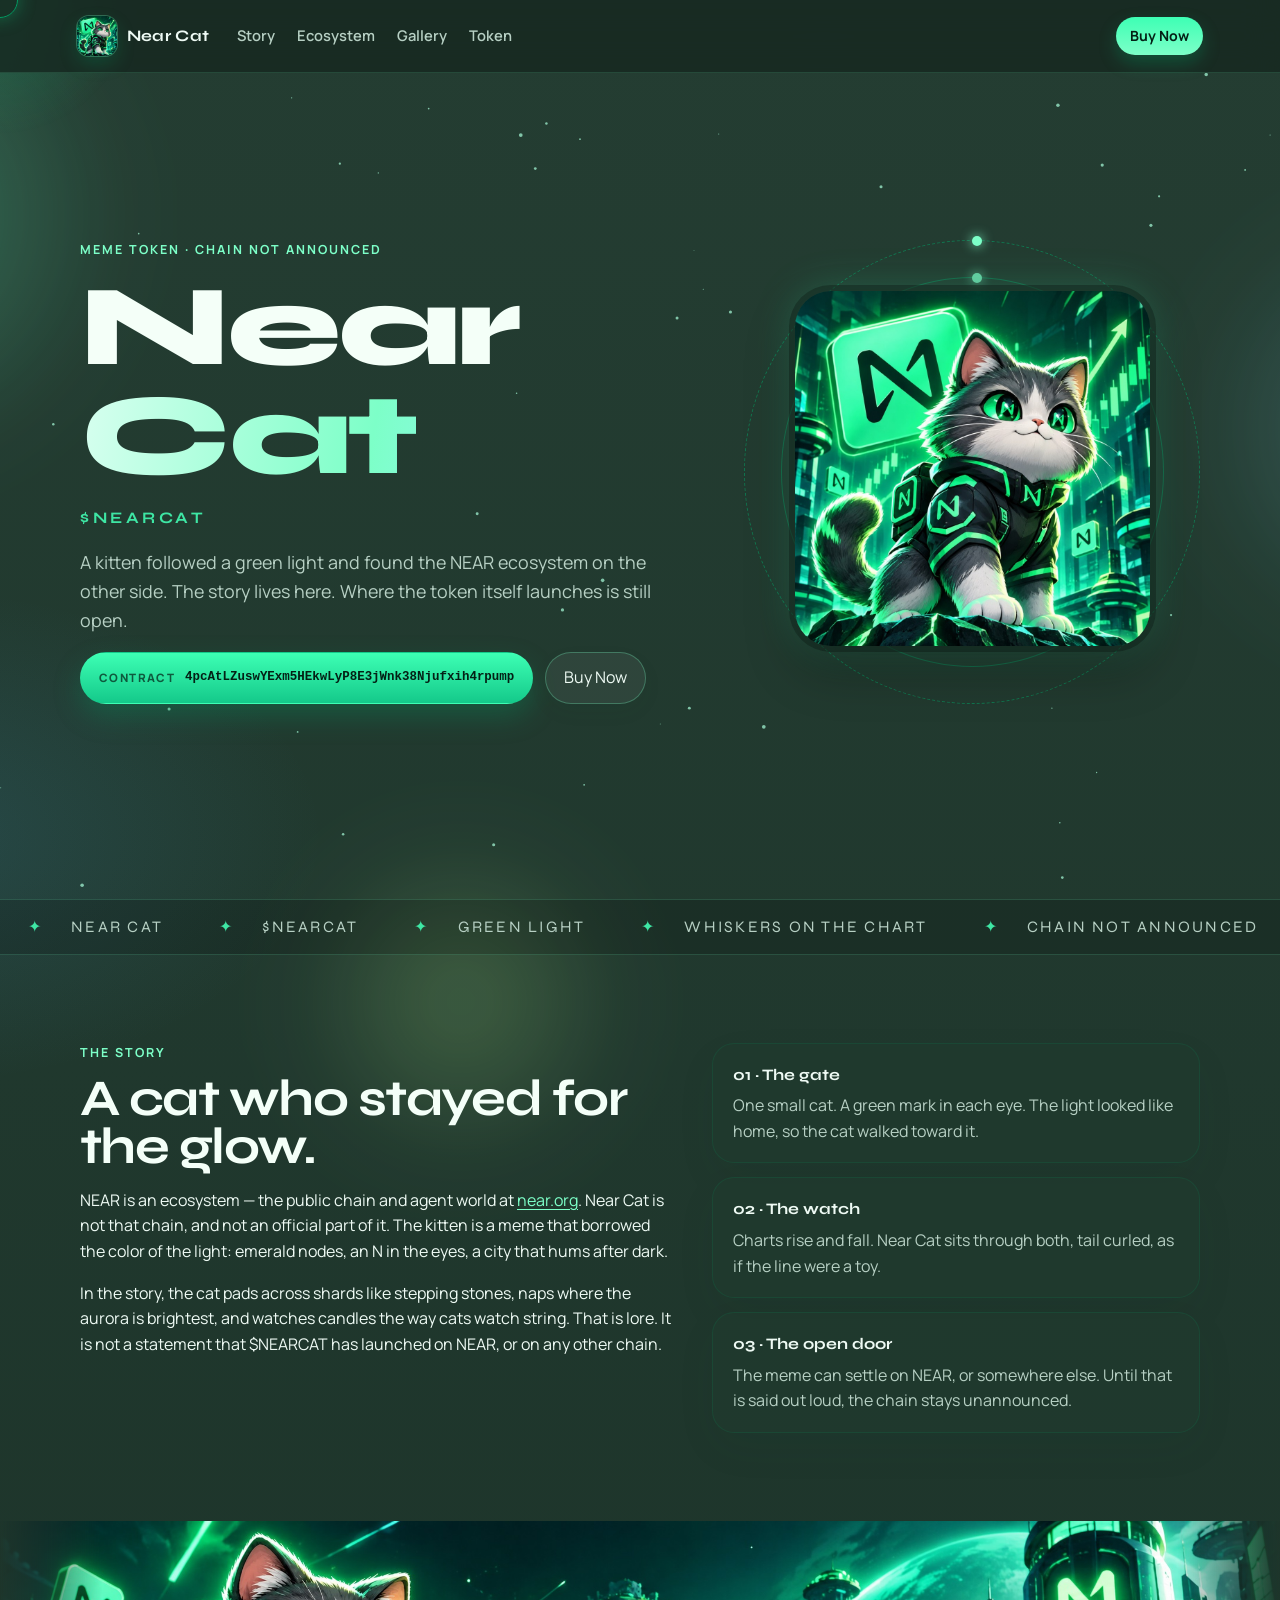
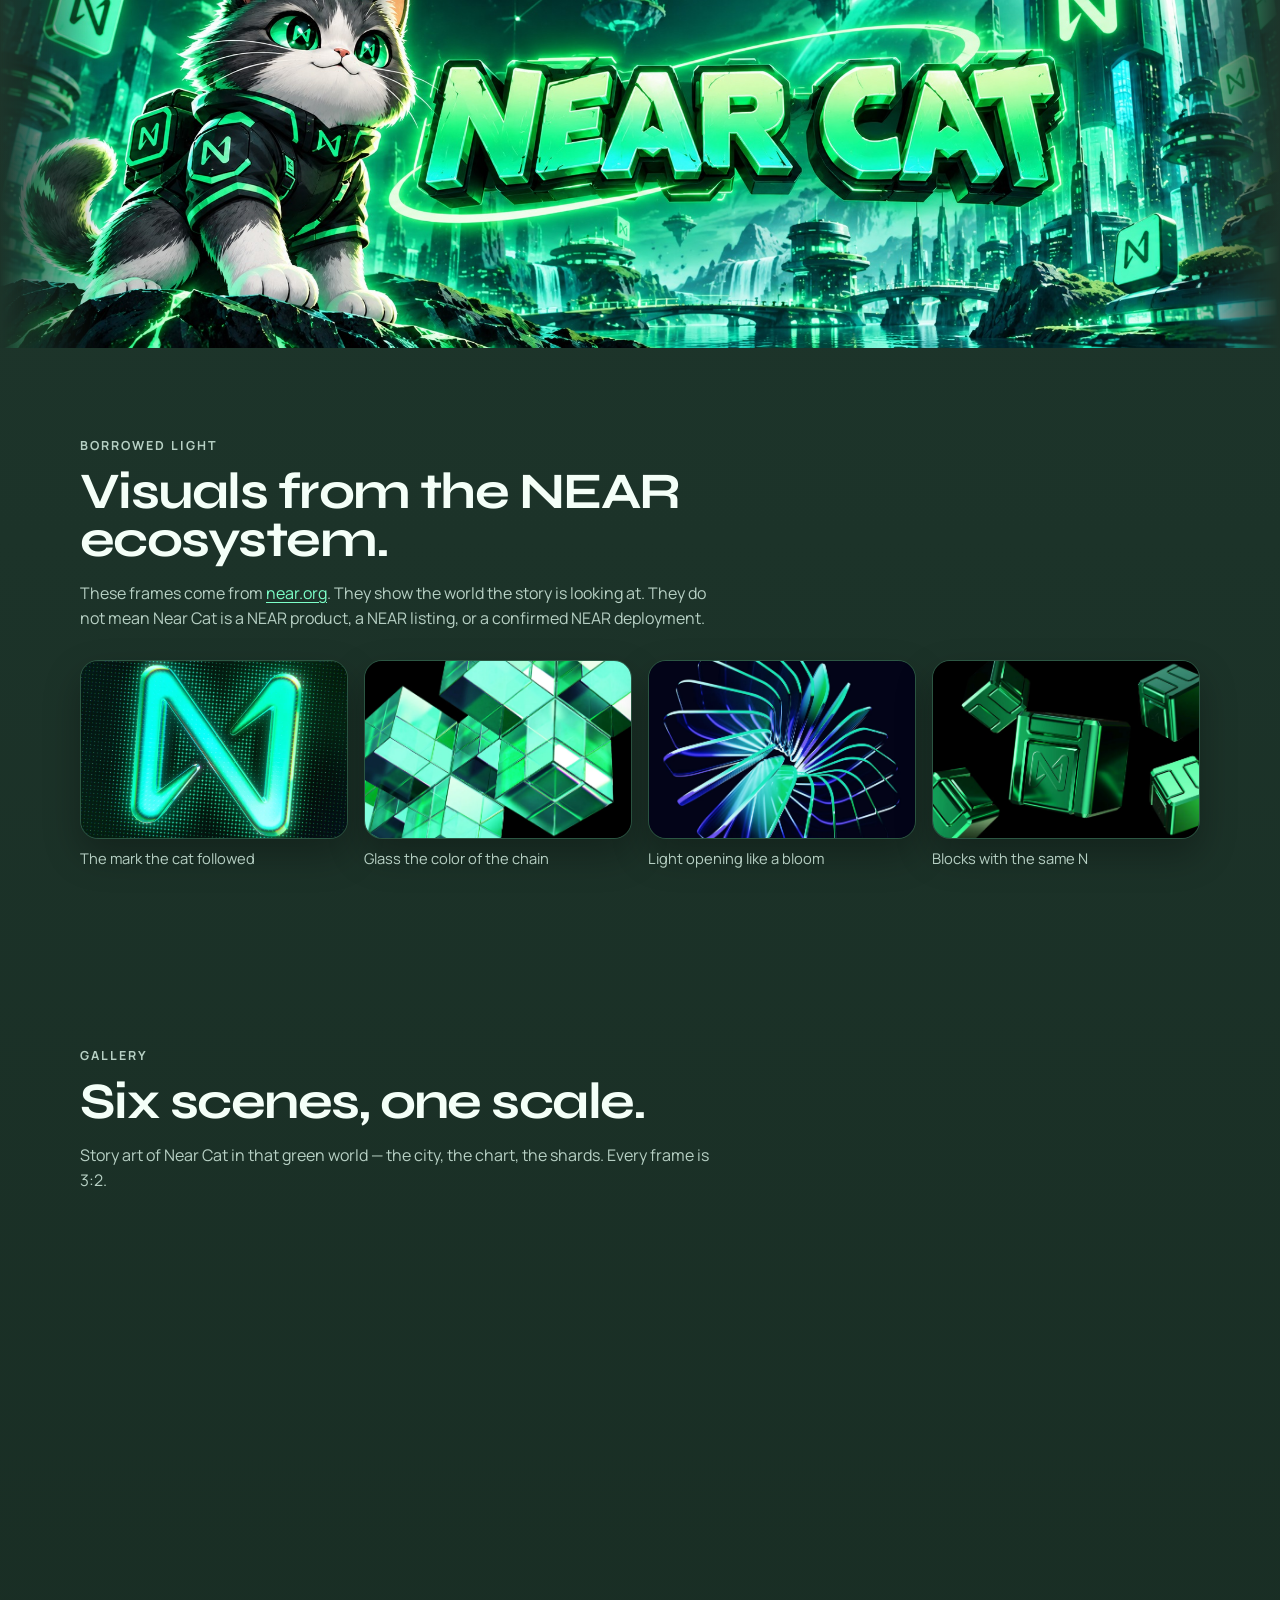
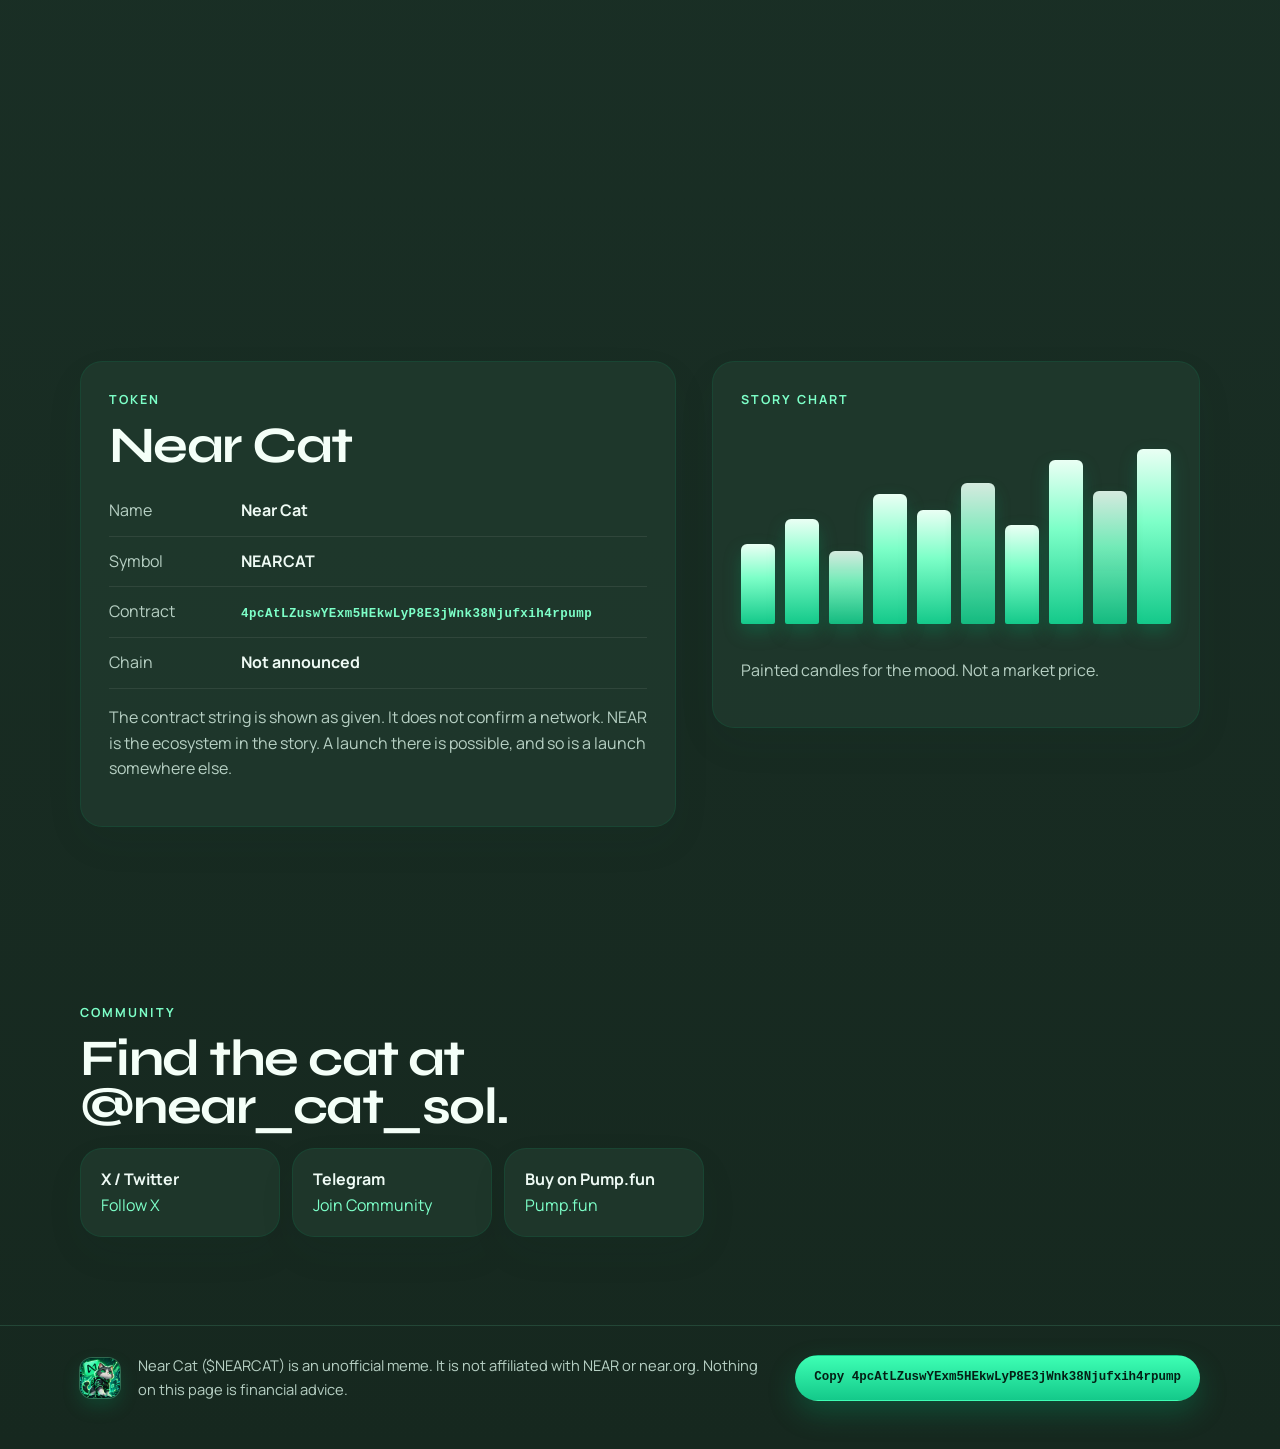
==== commit ba191309: "third update" ====
--- a/index.html
+++ b/index.html
@@ -5,7 +5,7 @@
   <meta name="viewport" content="width=device-width, initial-scale=1">
   <title>Near Cat — $NEARCAT</title>
   <meta name="description" content="Near Cat ($NEARCAT) is a meme about a kitten drawn to the green light of the NEAR ecosystem. The launch chain is not announced.">
-  <link rel="icon" href="images/logo.png">
+  <link rel="icon" href="images/avatar.jpg">
   <link rel="preconnect" href="https://fonts.googleapis.com">
   <link rel="preconnect" href="https://fonts.gstatic.com" crossorigin>
   <link href="https://fonts.googleapis.com/css2?family=Manrope:wght@400;500;600;700&family=Syne:wght@600;700;800&display=swap" rel="stylesheet">
@@ -24,7 +24,7 @@
 
   <header class="nav">
     <a class="brand" href="#top">
-      <img src="images/logo.png" alt="" width="40" height="40">
+      <img src="images/avatar.jpg" alt="" width="40" height="40">
       <span>Near Cat</span>
     </a>
     <button class="nav-toggle" type="button" aria-expanded="false" aria-controls="nav-links">Menu</button>
@@ -56,7 +56,7 @@
         <div class="orbit orbit-a" aria-hidden="true"></div>
         <div class="orbit orbit-b" aria-hidden="true"></div>
         <div class="orbit orbit-c" aria-hidden="true"></div>
-        <img src="images/logo.png" alt="Near Cat, a gray and white kitten in a black hoodie with neon green eyes">
+        <img src="images/avatar.jpg" alt="Near Cat, a gray and white kitten in a black hoodie with neon green eyes">
       </div>
     </section>
 
@@ -209,7 +209,7 @@
 
   <footer class="footer">
     <div class="wrap footer-inner">
-      <img src="images/logo.png" alt="" width="48" height="48">
+      <img src="images/avatar.jpg" alt="" width="48" height="48">
       <p>Near Cat ($NEARCAT) is an unofficial meme. It is not affiliated with NEAR or near.org. Nothing on this page is financial advice.</p>
       <button class="btn btn-solid copy-ca" type="button">Copy 4pcAtLZuswYExm5HEkwLyP8E3jWnk38Njufxih4rpump</button>
     </div>
--- a/css/style.css
+++ b/css/style.css
@@ -168,7 +168,7 @@
   height: 40px;
   border-radius: 12px;
   object-fit: cover;
-  object-position: center 28%;
+  object-position: center;
   box-shadow: 0 0 0 1px var(--line), 0 8px 18px rgba(0, 168, 106, 0.22);
 }
 .nav-links {
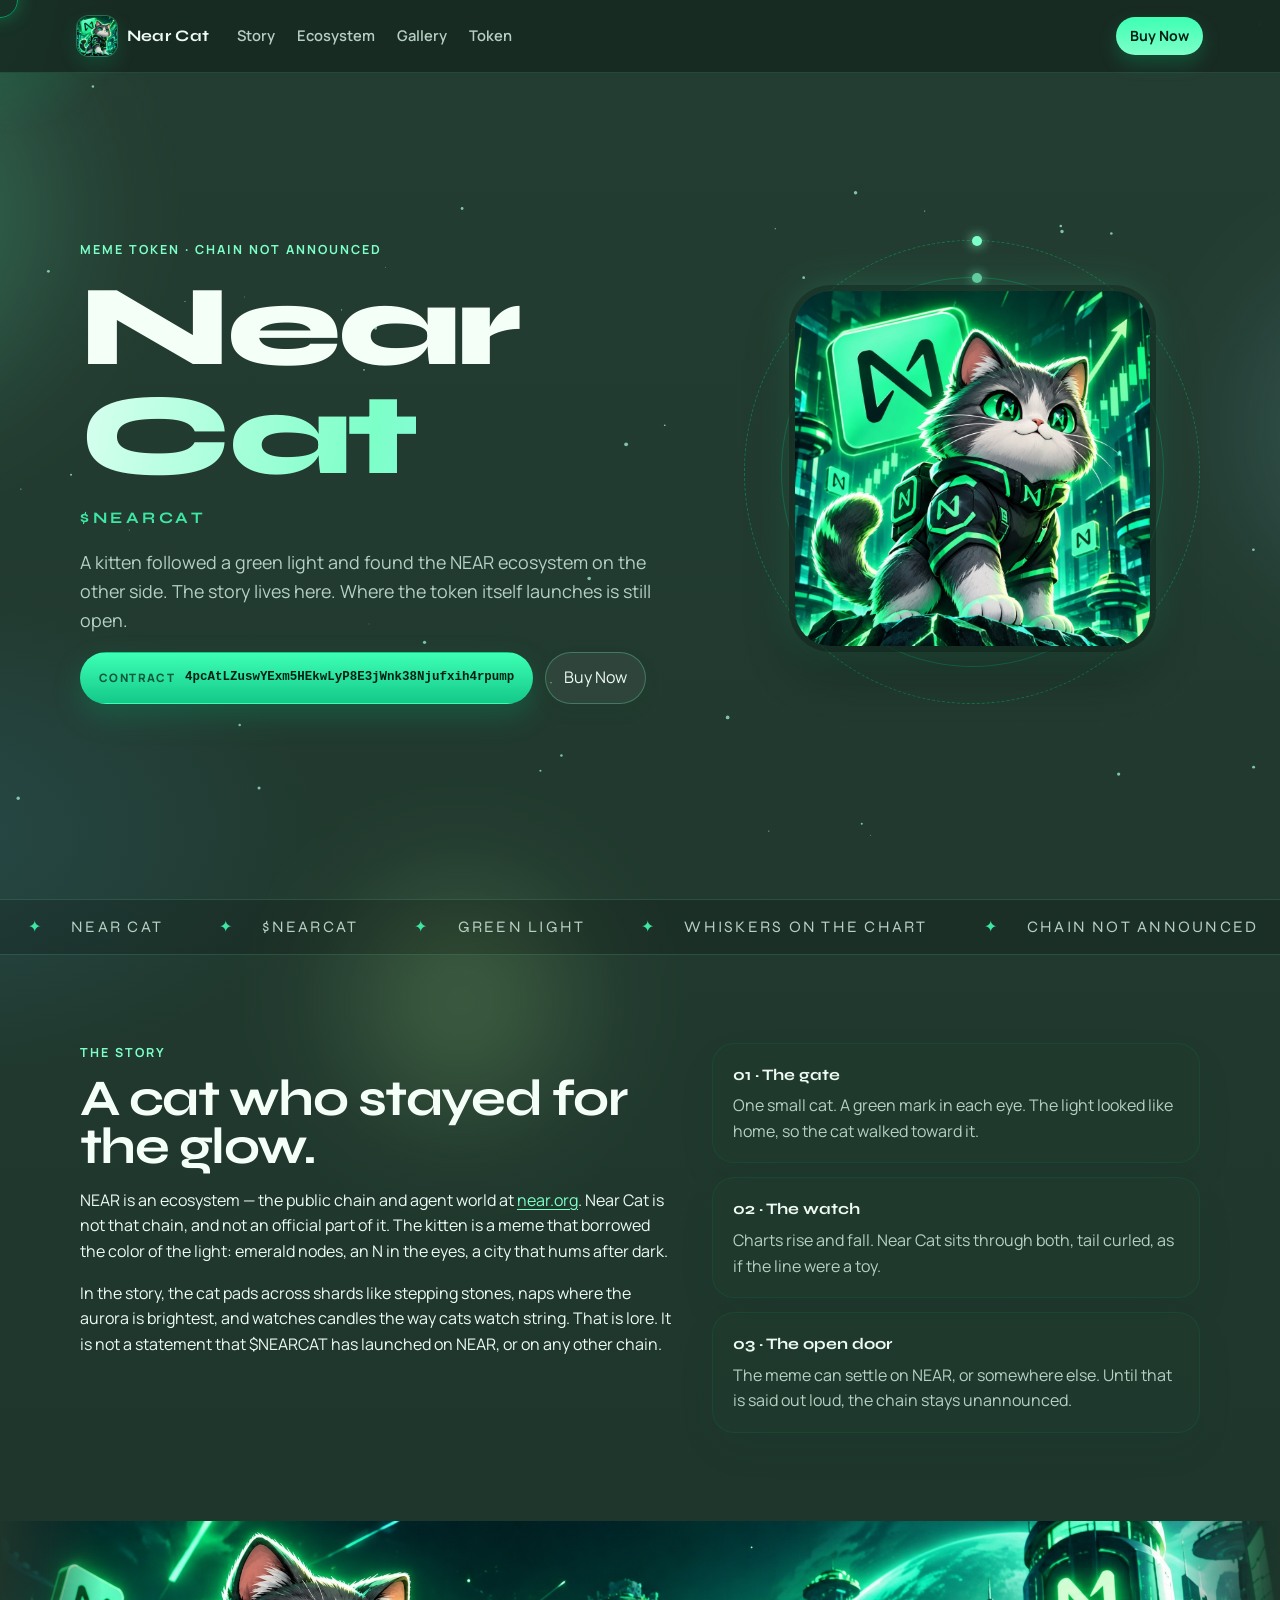
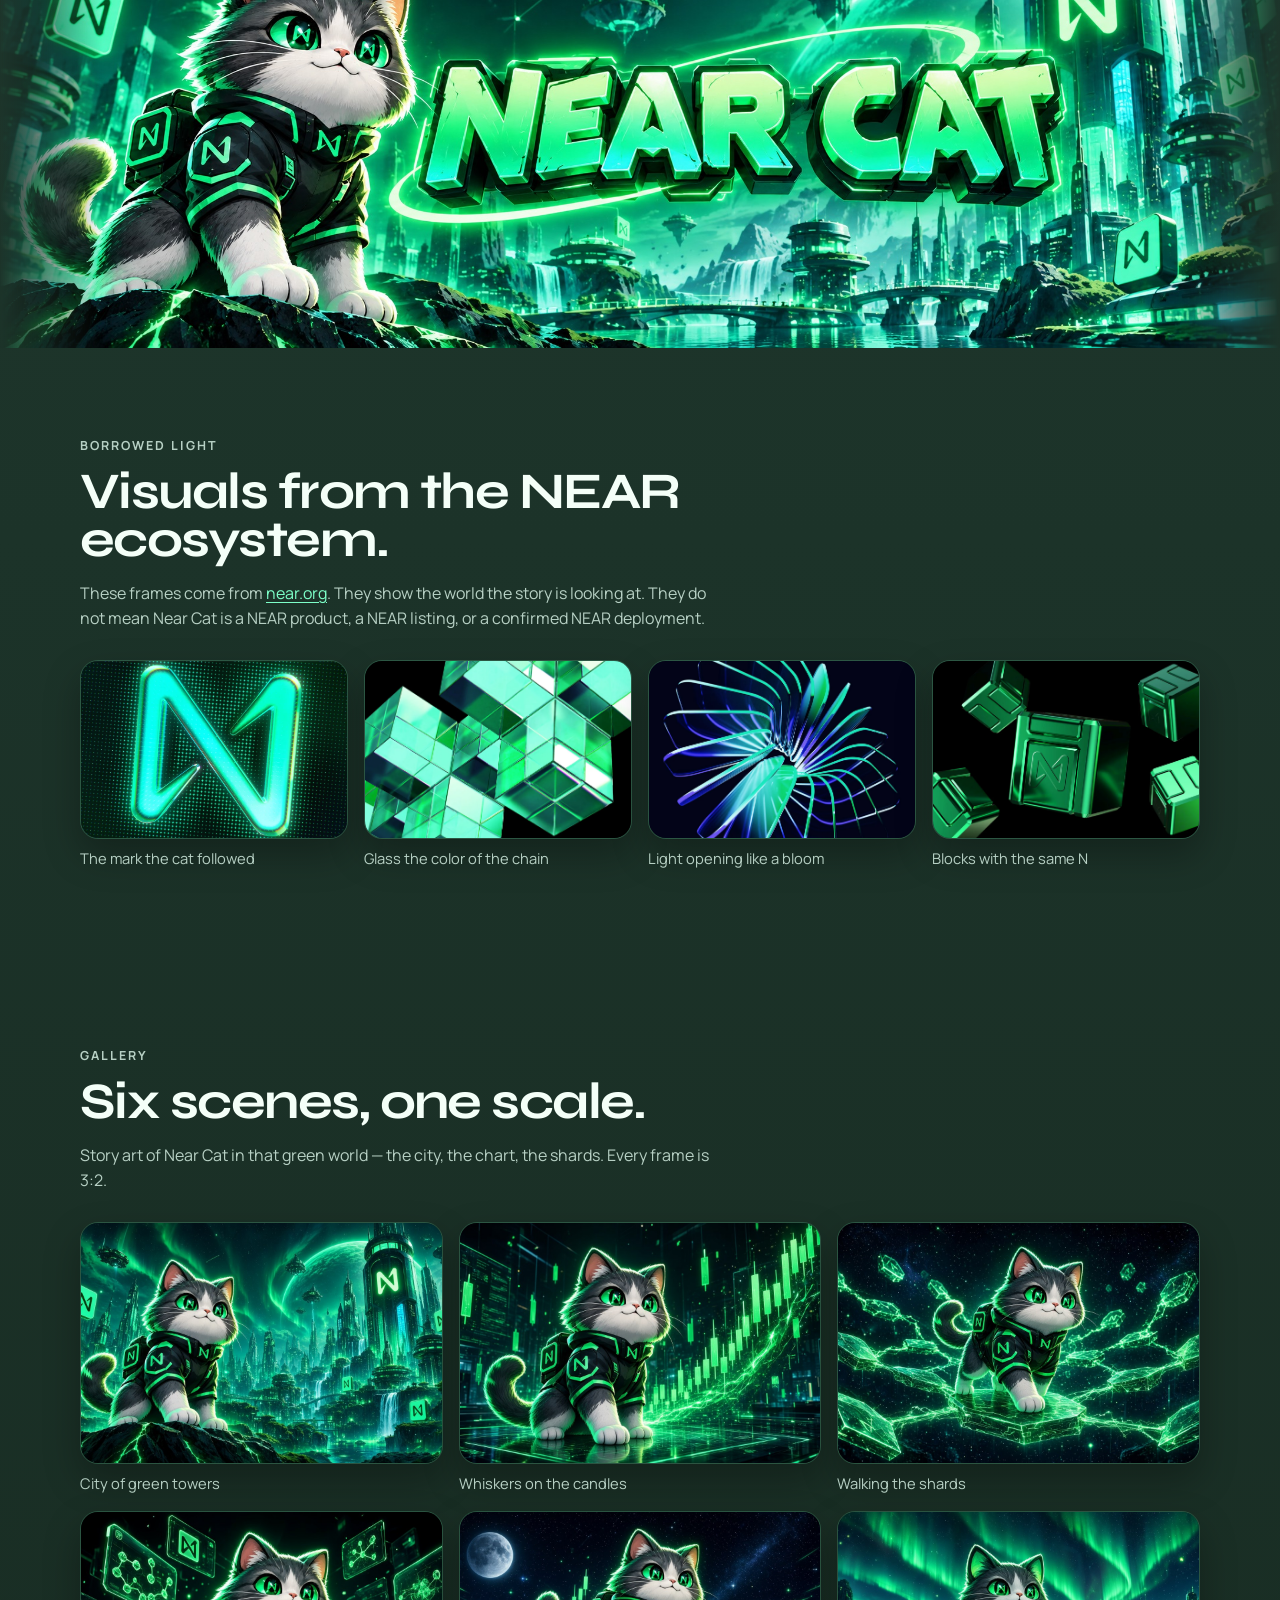
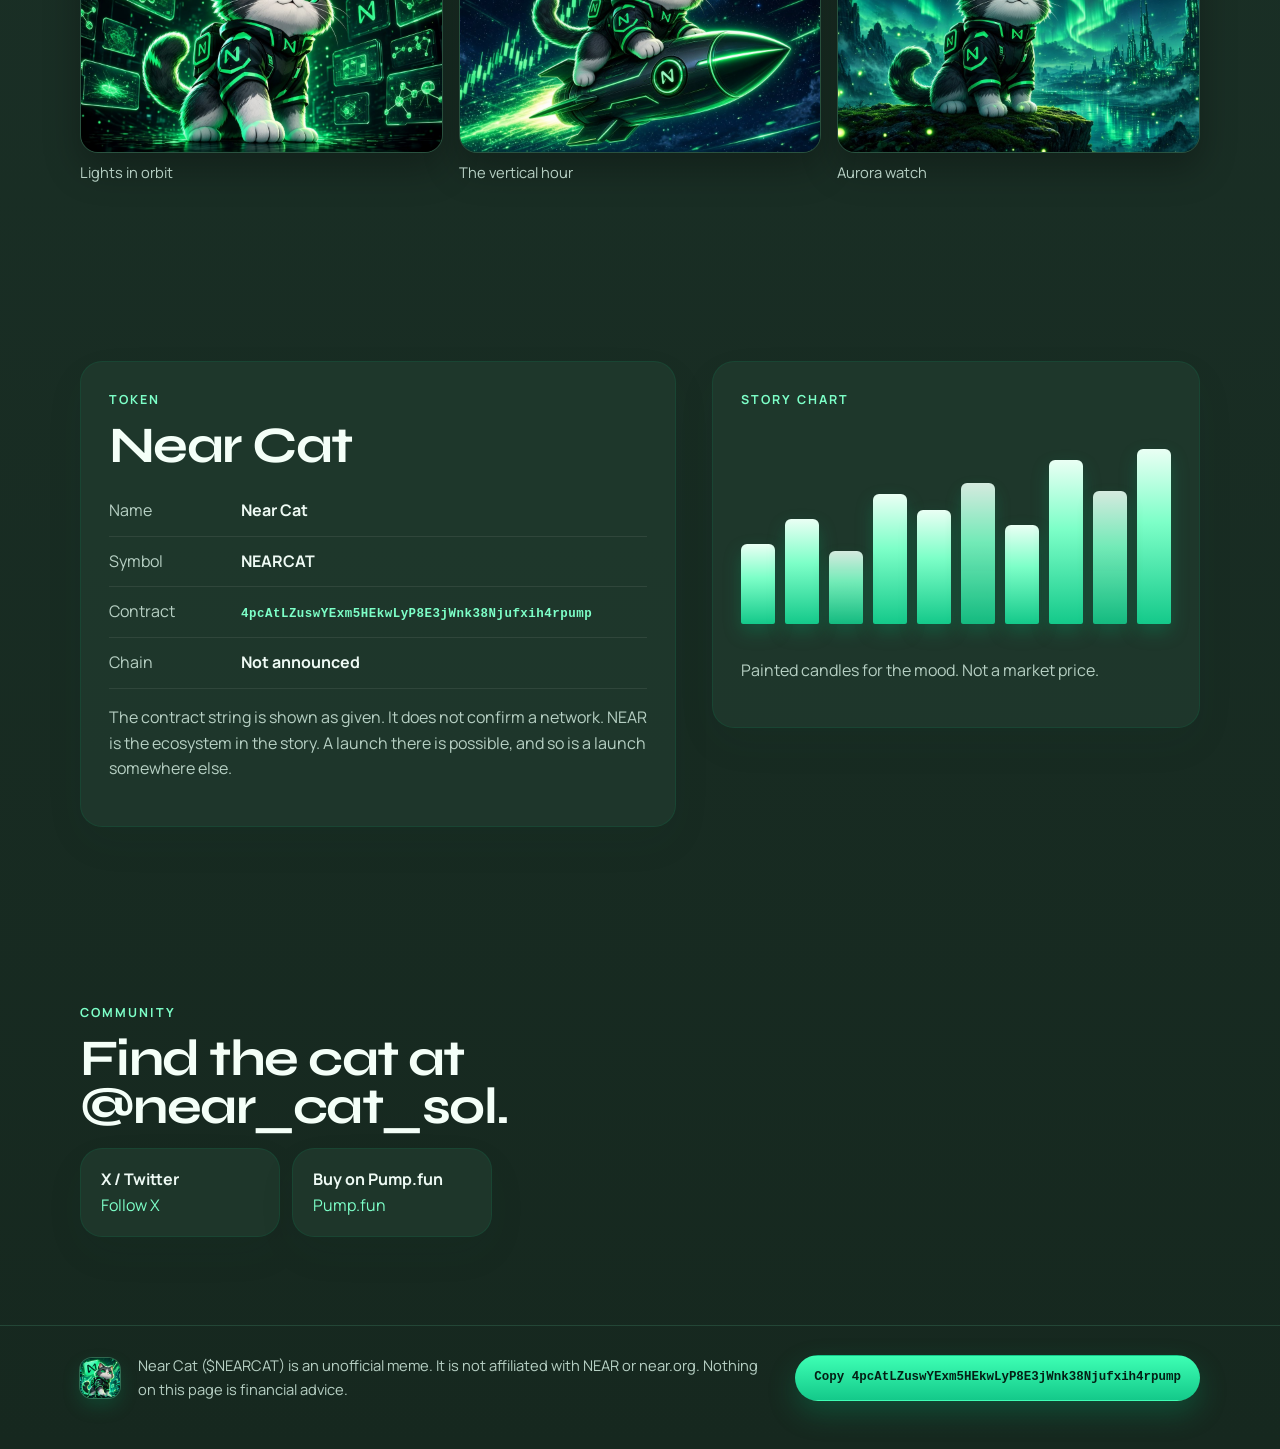
==== commit e9a52469: "fourth update" ====
--- a/index.html
+++ b/index.html
@@ -194,10 +194,6 @@
             <strong>X / Twitter</strong>
             <span>Follow X</span>
           </a>
-          <a class="social spot" href="https://t.me/near_cat_sol" target="_blank" rel="noopener noreferrer">
-            <strong>Telegram</strong>
-            <span>Join Community</span>
-          </a>
           <a class="social spot" href="https://pump.fun/coin/4pcAtLZuswYExm5HEkwLyP8E3jWnk38Njufxih4rpump" target="_blank" rel="noopener noreferrer">
             <strong>Buy on Pump.fun</strong>
             <span>Pump.fun</span>
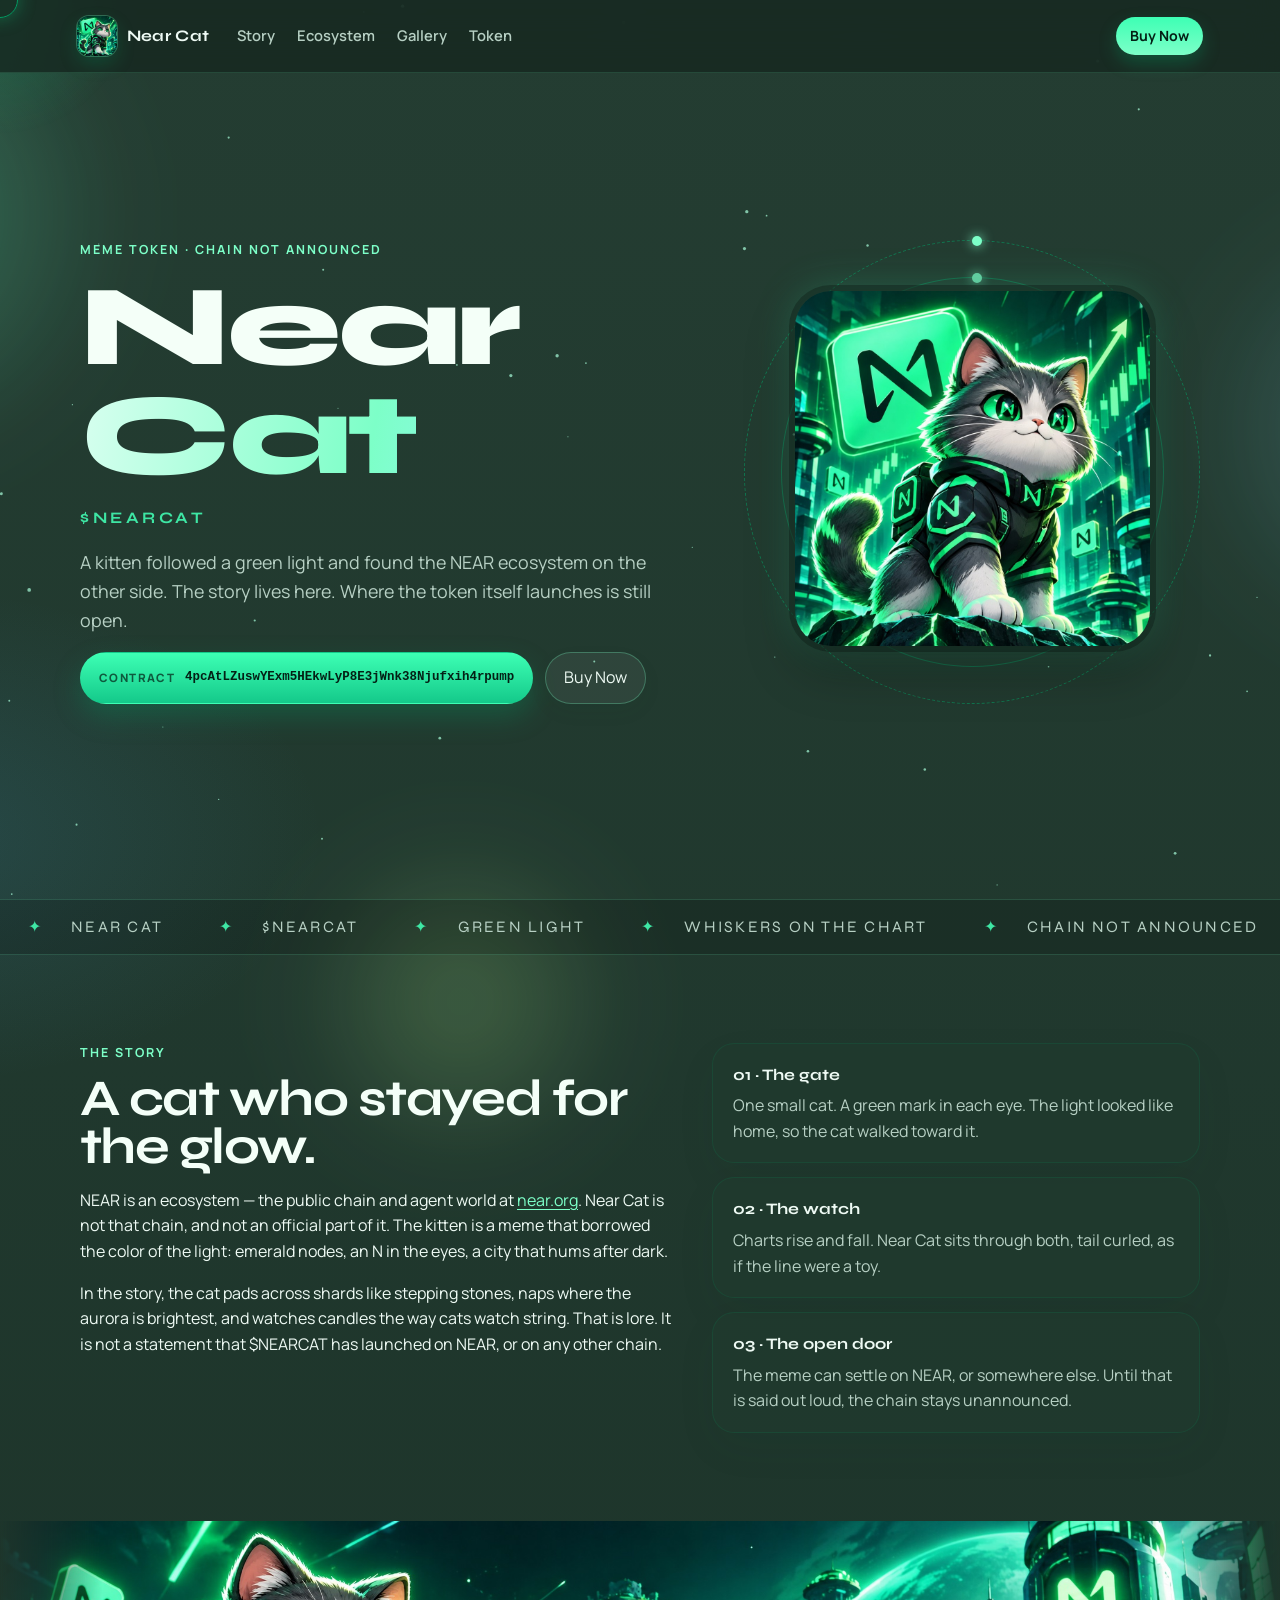
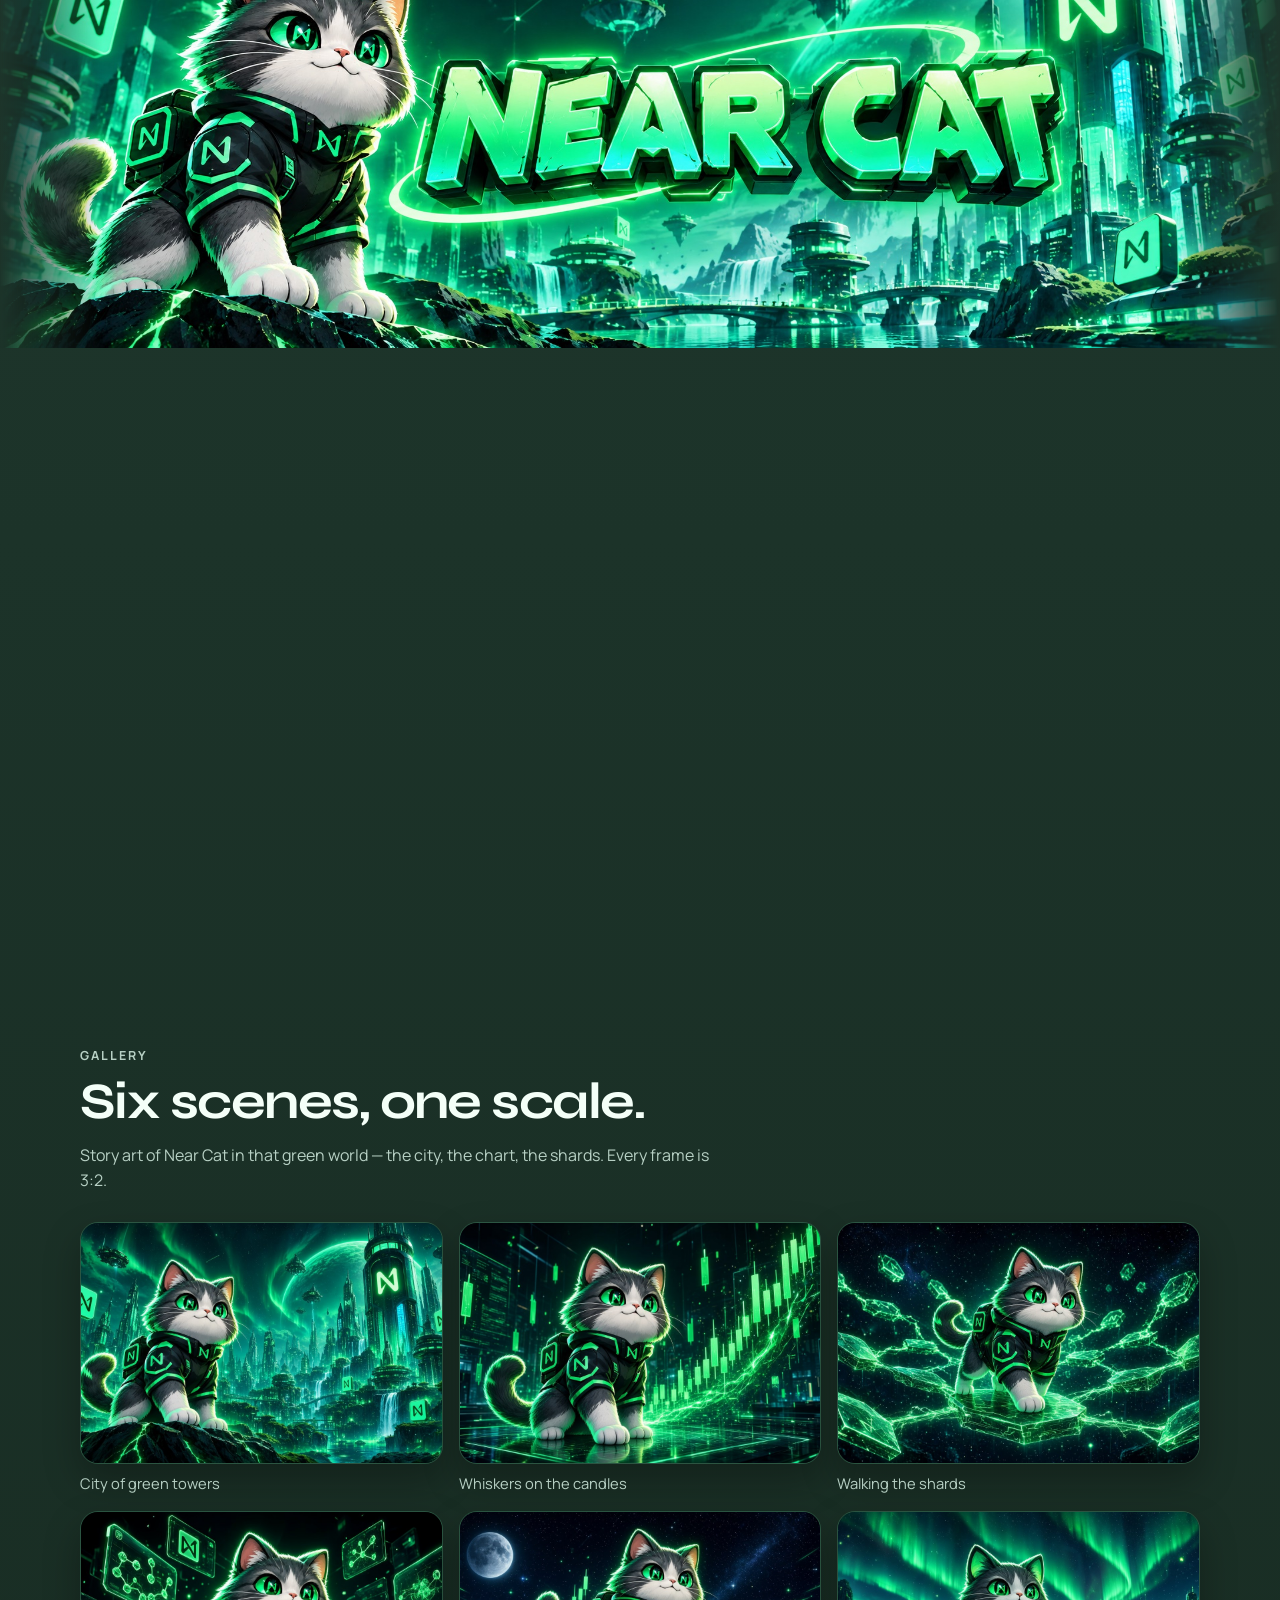
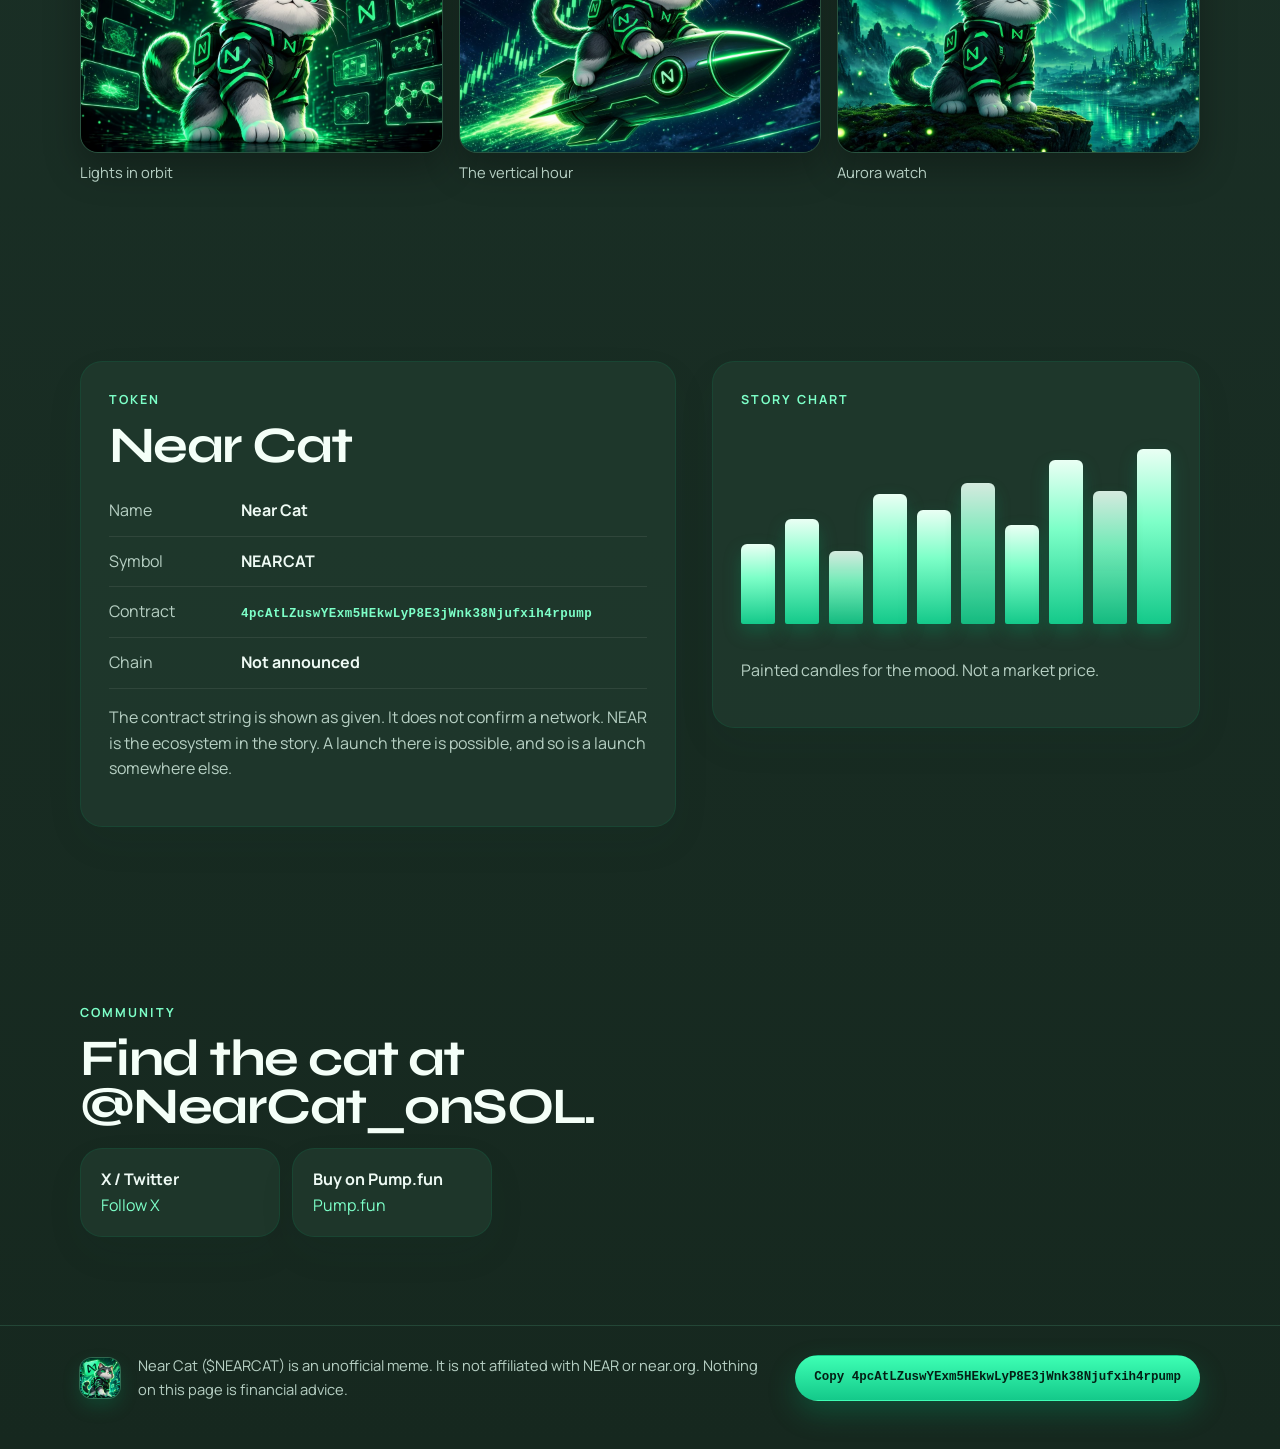
==== commit f9157a92: "fifth  update" ====
--- a/index.html
+++ b/index.html
@@ -188,9 +188,9 @@
     <section class="band community" id="community">
       <div class="wrap community-inner reveal">
         <p class="eyebrow">Community</p>
-        <h2>Find the cat at @near_cat_sol.</h2>
+        <h2>Find the cat at @NearCat_onSOL.</h2>
         <div class="socials">
-          <a class="social spot" href="https://x.com/near_cat_sol" target="_blank" rel="noopener noreferrer">
+          <a class="social spot" href="https://x.com/NearCat_onSOL" target="_blank" rel="noopener noreferrer">
             <strong>X / Twitter</strong>
             <span>Follow X</span>
           </a>
